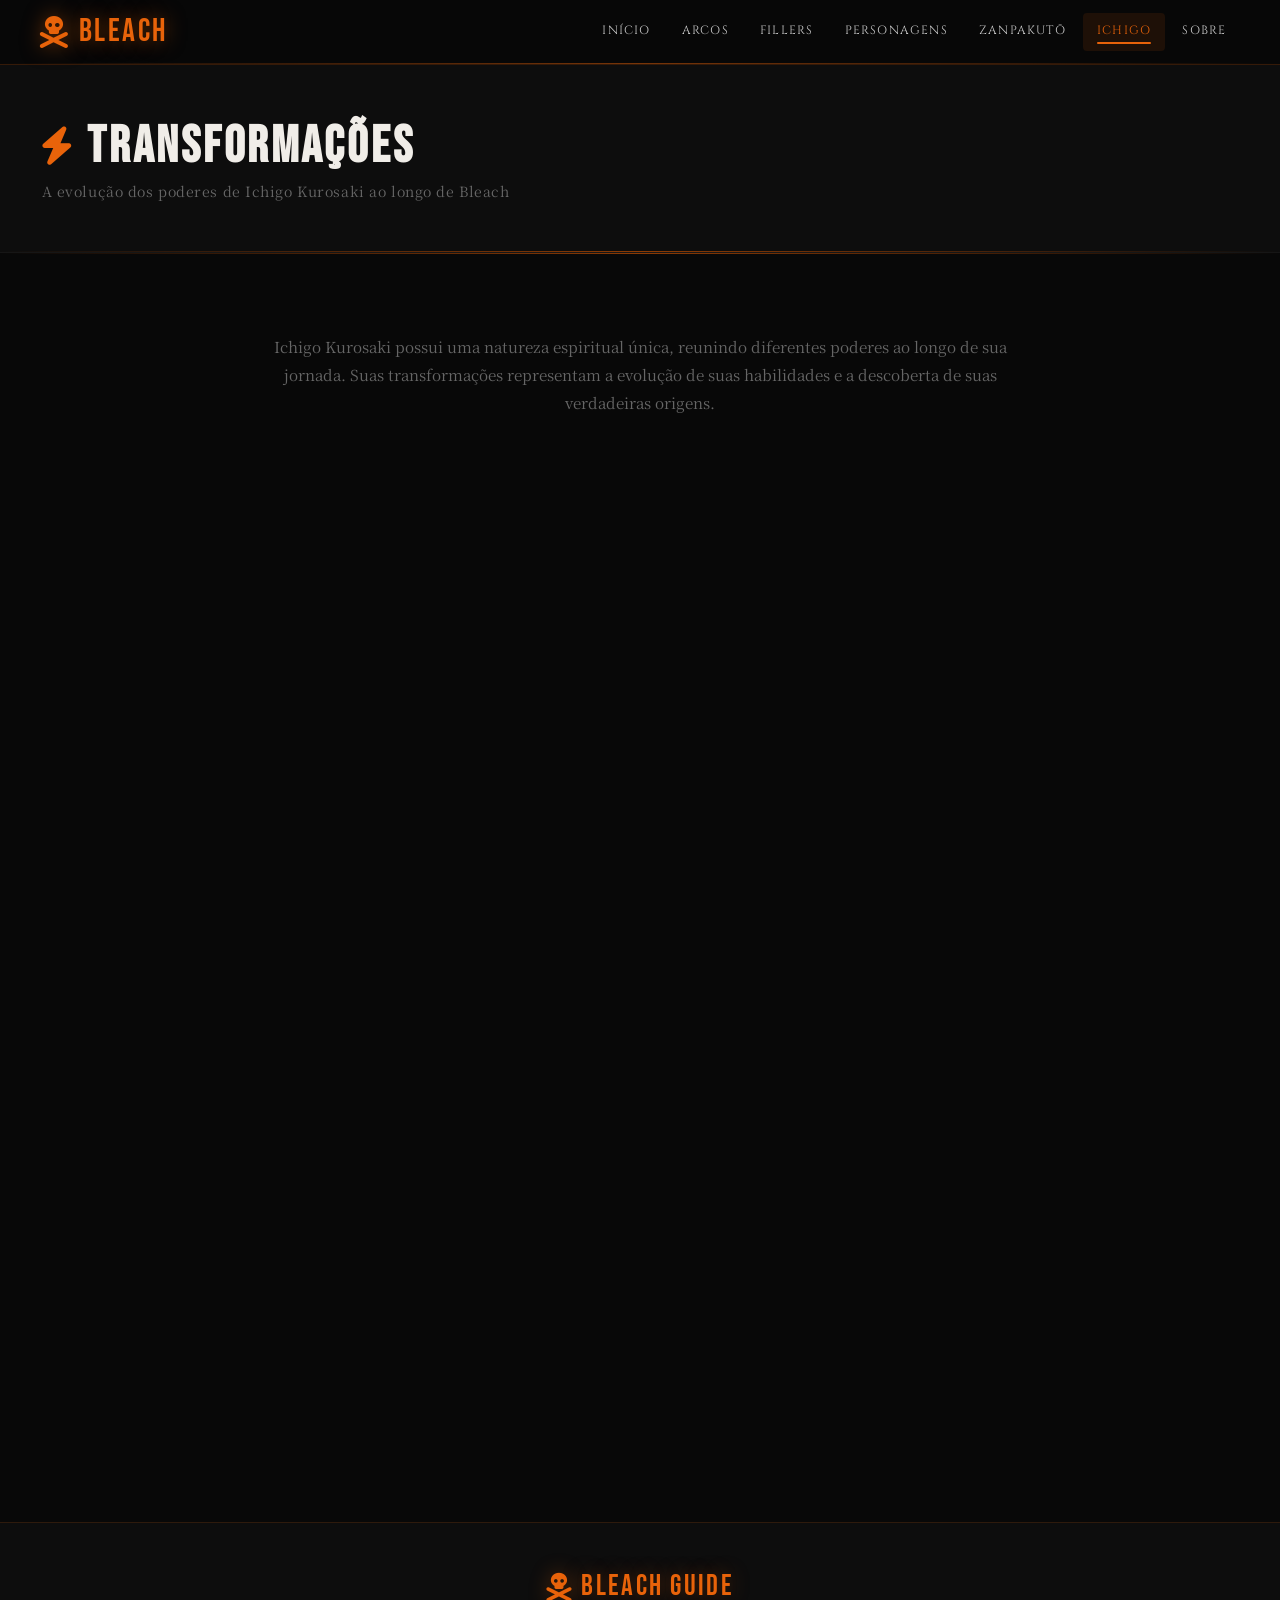
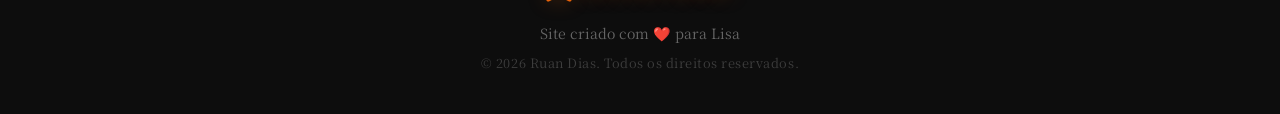
==== pages/ichigo.html @ 578eb46a "feat: remake do guia de Bleach" ====
<!DOCTYPE html>
<html lang="pt-br">

<head>
    <meta charset="UTF-8">
    <meta name="viewport" content="width=device-width, initial-scale=1.0, viewport-fit=cover">

    <title>Transformações — Bleach Guide</title>

    <link rel="stylesheet" href="../css/style.css">
    <link rel="stylesheet" href="../css/responsive.css">
    <link rel="stylesheet" href="../css/transformacoes.css">
    <link rel="stylesheet" href="../css/hub.css">
    <link rel="preconnect" href="https://fonts.googleapis.com">
    <link rel="preconnect" href="https://fonts.gstatic.com" crossorigin>
    <link href="https://fonts.googleapis.com/css2?family=Cinzel:wght@400;600;900&family=Noto+Serif+JP:wght@300;400;700&family=Bebas+Neue&display=swap" rel="stylesheet">
    <link rel="stylesheet" href="https://cdnjs.cloudflare.com/ajax/libs/font-awesome/6.4.0/css/all.min.css">
    <link rel="icon" type="image/png" href="../images/icon.png">
</head>

<body>

    <!-- Header -->
    <div id="site-header"></div>


    <!-- Hero -->
    <div class="page-hero">
        <div class="container">

            <h1 class="page-hero-title">
                <i class="fas fa-bolt"></i>
                Transformações
            </h1>

            <p class="page-hero-sub">
                A evolução dos poderes de Ichigo Kurosaki ao longo de Bleach
            </p>

        </div>
    </div>


    <!-- Conteúdo -->
    <section class="transformations-section">

        <div class="container">

            <div class="transformations-content">

                <!-- Introdução -->
                <div class="transformations-intro reveal">

                    <p>
                        Ichigo Kurosaki possui uma natureza espiritual única,
                        reunindo diferentes poderes ao longo de sua jornada.
                        Suas transformações representam a evolução de suas
                        habilidades e a descoberta de suas verdadeiras origens.
                    </p>

                </div>


                <!-- Lista de transformações -->
                <div class="transformations-list">


                    <!-- =====================================================
                         01 — SHINIGAMI
                    ====================================================== -->
                    <div class="transformation-card"
                         data-transformation="shinigami">

                        <div class="transformation-header">

                            <span class="transformation-num">01</span>

                            <div class="transformation-header-text">

                                <h3 class="transformation-name">
                                    Shinigami Substituto
                                </h3>

                                <span class="transformation-type">
                                    <i class="fas fa-skull-crossbones"></i>
                                    Poderes Shinigami
                                </span>

                            </div>

                            <i class="fas fa-chevron-down transformation-chevron"></i>

                        </div>
                        <div class="transformation-panel">

                            <div class="transformation-panel-inner">

                                <div class="transformation-img-banner">

                                    <img
                                        src="../images/transformations/ichigo-substituto.webp"
                                        alt="Ichigo em sua forma Shinigami">
                                    
                                </div>


                                <div class="transformation-body">

                                    <p class="transformation-desc">
                                        Primeira manifestação dos poderes espirituais
                                        de Ichigo após receber os poderes de Rukia.
                                    </p>


                                    <div class="transformation-info">

                                        <div class="transformation-info-item">
                                            <span class="info-label">Primeira aparição</span>
                                            <span class="info-value">Episódio 1</span>
                                        </div>

                                        <div class="transformation-info-item">
                                            <span class="info-label">Origem</span>
                                            <span class="info-value">Rukia Kuchiki</span>
                                        </div>

                                    </div>


                                    <div class="transformation-bottom">

                                        <div class="transformation-img-thumb">

                                            <img
                                                src="../images/transformations/ichigo-shinigami-2.jpg"
                                                alt="Ichigo Shinigami">

                                        </div>


                                        <div class="transformation-features">

                                            <p class="transformation-features-label">
                                                Características
                                            </p>

                                            <ul>
                                                <li>Grande força física</li>
                                                <li>Alta velocidade</li>
                                                <li>Uso de Zanpakutō</li>
                                                <li>Capacidade de utilizar Shunpo</li>
                                            </ul>

                                        </div>

                                    </div>

                                </div>

                            </div>

                        </div>

                    </div>


                    <!-- =====================================================
                         02 — BANKAI
                    ====================================================== -->
                    <div class="transformation-card"
                         data-transformation="bankai">

                        <div class="transformation-header">

                            <span class="transformation-num">02</span>

                            <div class="transformation-header-text">

                                <h3 class="transformation-name">
                                    Tensa Zangetsu
                                </h3>

                                <span class="transformation-type">
                                    <i class="fas fa-fire"></i>
                                    Bankai
                                </span>

                            </div>

                            <i class="fas fa-chevron-down transformation-chevron"></i>

                        </div>


                        <div class="transformation-panel">

                            <div class="transformation-panel-inner">

                                <div class="transformation-img-banner">

                                    <img
                                        src="../images/transformations/tensa-zangetsu.jpg"
                                        alt="Ichigo utilizando Tensa Zangetsu">

                                </div>


                                <div class="transformation-body">

                                    <p class="transformation-desc">
                                        O Bankai de Ichigo concentra o enorme poder
                                        de sua Zanpakutō em uma forma compacta,
                                        aumentando drasticamente sua velocidade
                                        e poder de combate.
                                    </p>


                                    <div class="transformation-info">

                                        <div class="transformation-info-item">
                                            <span class="info-label">Forma</span>
                                            <span class="info-value">Bankai</span>
                                        </div>

                                        <div class="transformation-info-item">
                                            <span class="info-label">Zanpakutō</span>
                                            <span class="info-value">Tensa Zangetsu</span>
                                        </div>

                                    </div>


                                    <div class="transformation-bottom">

                                        <div class="transformation-img-thumb">

                                            <img
                                                src="../images/transformations/tensa-zangetsu-2.jpg"
                                                alt="Tensa Zangetsu">

                                        </div>


                                        <div class="transformation-features">

                                            <p class="transformation-features-label">
                                                Características
                                            </p>

                                            <ul>
                                                <li>Velocidade extremamente elevada</li>
                                                <li>Grande aumento de força</li>
                                                <li>Getsuga Tenshō aprimorado</li>
                                                <li>Amplificação das habilidades Shinigami</li>
                                            </ul>

                                        </div>

                                    </div>

                                </div>

                            </div>

                        </div>

                    </div>


                    <!-- =====================================================
                         03 — MÁSCARA HOLLOW
                    ====================================================== -->
                    <div class="transformation-card"
                         data-transformation="hollow-mask">

                        <div class="transformation-header">

                            <span class="transformation-num">03</span>

                            <div class="transformation-header-text">

                                <h3 class="transformation-name">
                                    Máscara Hollow
                                </h3>

                                <span class="transformation-type">
                                    <i class="fas fa-mask-face"></i>
                                    Hollowfication
                                </span>

                            </div>

                            <i class="fas fa-chevron-down transformation-chevron"></i>

                        </div>


                        <div class="transformation-panel">

                            <div class="transformation-panel-inner">

                                <div class="transformation-img-banner">

                                    <img
                                        src="../images/transformations/hollow-mask.jpg"
                                        alt="Ichigo utilizando a Máscara Hollow">

                                </div>


                                <div class="transformation-body">

                                    <p class="transformation-desc">
                                        Ichigo manifesta sua máscara Hollow,
                                        aumentando temporariamente suas capacidades
                                        físicas e seu poder espiritual.
                                    </p>


                                    <div class="transformation-info">

                                        <div class="transformation-info-item">
                                            <span class="info-label">Origem</span>
                                            <span class="info-value">Poder Hollow</span>
                                        </div>

                                        <div class="transformation-info-item">
                                            <span class="info-label">Uso</span>
                                            <span class="info-value">Temporário</span>
                                        </div>

                                    </div>


                                    <div class="transformation-bottom">

                                        <div class="transformation-img-thumb">

                                            <img
                                                src="../images/transformations/hollow-mask-2.jpg"
                                                alt="Máscara Hollow de Ichigo">

                                        </div>


                                        <div class="transformation-features">

                                            <p class="transformation-features-label">
                                                Características
                                            </p>

                                            <ul>
                                                <li>Aumento de força</li>
                                                <li>Aumento de velocidade</li>
                                                <li>Amplificação do Reiatsu</li>
                                                <li>Getsuga Tenshō mais poderoso</li>
                                            </ul>

                                        </div>

                                    </div>

                                </div>

                            </div>

                        </div>

                    </div>


                    <!-- =====================================================
                         04 — VASTO LORDE
                    ====================================================== -->
                    <div class="transformation-card"
                         data-transformation="vastolorde">

                        <div class="transformation-header">

                            <span class="transformation-num">04</span>

                            <div class="transformation-header-text">

                                <h3 class="transformation-name">
                                    Forma Hollow Completa
                                </h3>

                                <span class="transformation-type">
                                    <i class="fas fa-skull"></i>
                                    Hollow
                                </span>

                            </div>

                            <i class="fas fa-chevron-down transformation-chevron"></i>

                        </div>


                        <div class="transformation-panel">

                            <div class="transformation-panel-inner">

                                <div class="transformation-img-banner">

                                    <img
                                        src="../images/transformations/vastolorde.jpg"
                                        alt="Ichigo em sua forma Hollow completa">

                                </div>


                                <div class="transformation-body">

                                    <p class="transformation-desc">
                                        Uma manifestação extrema dos poderes Hollow
                                        de Ichigo, revelada durante sua batalha contra
                                        Ulquiorra em Hueco Mundo.
                                    </p>


                                    <div class="transformation-info">

                                        <div class="transformation-info-item">
                                            <span class="info-label">Local</span>
                                            <span class="info-value">Hueco Mundo</span>
                                        </div>

                                        <div class="transformation-info-item">
                                            <span class="info-label">Oponente</span>
                                            <span class="info-value">Ulquiorra Cifer</span>
                                        </div>

                                    </div>


                                    <div class="transformation-bottom">

                                        <div class="transformation-img-thumb">

                                            <img
                                                src="../images/transformations/vastolorde-2.jpg"
                                                alt="Forma Hollow completa">

                                        </div>


                                        <div class="transformation-features">

                                            <p class="transformation-features-label">
                                                Características
                                            </p>

                                            <ul>
                                                <li>Força física extrema</li>
                                                <li>Velocidade elevada</li>
                                                <li>Regeneração</li>
                                                <li>Cero</li>
                                                <li>Grande poder destrutivo</li>
                                            </ul>

                                        </div>

                                    </div>

                                </div>

                            </div>

                        </div>

                    </div>


                    <!-- =====================================================
                         05 — FULLBRING
                    ====================================================== -->
                    <div class="transformation-card"
                         data-transformation="fullbring">

                        <div class="transformation-header">

                            <span class="transformation-num">05</span>

                            <div class="transformation-header-text">

                                <h3 class="transformation-name">
                                    Fullbring
                                </h3>

                                <span class="transformation-type">
                                    <i class="fas fa-bolt"></i>
                                    Fullbringer
                                </span>

                            </div>

                            <i class="fas fa-chevron-down transformation-chevron"></i>

                        </div>


                        <div class="transformation-panel">

                            <div class="transformation-panel-inner">

                                <div class="transformation-img-banner">

                                    <img
                                        src="../images/transformations/fullbring.jpg"
                                        alt="Ichigo Fullbring">

                                </div>


                                <div class="transformation-body">

                                    <p class="transformation-desc">
                                        Após perder seus poderes de Shinigami,
                                        Ichigo desenvolve habilidades de Fullbring
                                        através de seu Fullbring associado ao distintivo
                                        de Shinigami Substituto.
                                    </p>


                                    <div class="transformation-info">

                                        <div class="transformation-info-item">
                                            <span class="info-label">Arco</span>
                                            <span class="info-value">Fullbring</span>
                                        </div>

                                        <div class="transformation-info-item">
                                            <span class="info-label">Poder</span>
                                            <span class="info-value">Fullbring</span>
                                        </div>

                                    </div>


                                    <div class="transformation-bottom">

                                        <div class="transformation-img-thumb">

                                            <img
                                                src="../images/transformations/fullbring-2.jpg"
                                                alt="Fullbring de Ichigo">

                                        </div>


                                        <div class="transformation-features">

                                            <p class="transformation-features-label">
                                                Características
                                            </p>

                                            <ul>
                                                <li>Manipulação de almas</li>
                                                <li>Aumento de velocidade</li>
                                                <li>Aumento de força</li>
                                                <li>Reforço do corpo espiritual</li>
                                            </ul>

                                        </div>

                                    </div>

                                </div>

                            </div>

                        </div>

                    </div>


                    <!-- =====================================================
                         06 — FULLBRING SHINIGAMI
                    ====================================================== -->
                    <div class="transformation-card"
                         data-transformation="fullbring-shinigami">

                        <div class="transformation-header">

                            <span class="transformation-num">06</span>

                            <div class="transformation-header-text">

                                <h3 class="transformation-name">
                                    Fullbring Shinigami
                                </h3>

                                <span class="transformation-type">
                                    <i class="fas fa-yin-yang"></i>
                                    Shinigami + Fullbring
                                </span>

                            </div>

                            <i class="fas fa-chevron-down transformation-chevron"></i>

                        </div>


                        <div class="transformation-panel">

                            <div class="transformation-panel-inner">

                                <div class="transformation-img-banner">

                                    <img
                                        src="../images/transformations/fullbring-shinigami.jpg"
                                        alt="Ichigo Fullbring Shinigami">

                                </div>


                                <div class="transformation-body">

                                    <p class="transformation-desc">
                                        Após recuperar seus poderes de Shinigami,
                                        Ichigo combina sua experiência com Fullbring
                                        com suas habilidades espirituais.
                                    </p>


                                    <div class="transformation-info">

                                        <div class="transformation-info-item">
                                            <span class="info-label">Arco</span>
                                            <span class="info-value">Agente Perdido</span>
                                        </div>

                                        <div class="transformation-info-item">
                                            <span class="info-label">Poderes</span>
                                            <span class="info-value">Shinigami + Fullbring</span>
                                        </div>

                                    </div>

                                </div>

                            </div>

                        </div>

                    </div>


                    <!-- =====================================================
                         07 — TRUE SHIKAI
                    ====================================================== -->
                    <div class="transformation-card"
                         data-transformation="true-shikai">

                        <div class="transformation-header">

                            <span class="transformation-num">07</span>

                            <div class="transformation-header-text">

                                <h3 class="transformation-name">
                                    True Shikai
                                </h3>

                                <span class="transformation-type">
                                    <i class="fas fa-khanda"></i>
                                    Zangetsu
                                </span>

                            </div>

                            <i class="fas fa-chevron-down transformation-chevron"></i>

                        </div>


                        <div class="transformation-panel">

                            <div class="transformation-panel-inner">

                                <div class="transformation-img-banner">

                                    <img
                                        src="../images/transformations/true-shikai.jpg"
                                        alt="True Shikai de Ichigo">

                                </div>


                                <div class="transformation-body">

                                    <p class="transformation-desc">
                                        Após compreender a verdadeira natureza de
                                        seus poderes, Ichigo desperta sua verdadeira
                                        Zanpakutō.
                                    </p>


                                    <div class="transformation-info">

                                        <div class="transformation-info-item">
                                            <span class="info-label">Zanpakutō</span>
                                            <span class="info-value">Zangetsu</span>
                                        </div>

                                        <div class="transformation-info-item">
                                            <span class="info-label">Arco</span>
                                            <span class="info-value">Guerra Sangrenta dos Mil Anos</span>
                                        </div>

                                    </div>

                                </div>

                            </div>

                        </div>

                    </div>


                    <!-- =====================================================
                         08 — TRUE BANKAI
                    ====================================================== -->
                    <div class="transformation-card"
                         data-transformation="true-bankai">

                        <div class="transformation-header">

                            <span class="transformation-num">08</span>

                            <div class="transformation-header-text">

                                <h3 class="transformation-name">
                                    True Bankai
                                </h3>

                                <span class="transformation-type">
                                    <i class="fas fa-fire-flame-curved"></i>
                                    Bankai
                                </span>

                            </div>

                            <i class="fas fa-chevron-down transformation-chevron"></i>

                        </div>


                        <div class="transformation-panel">

                            <div class="transformation-panel-inner">

                                <div class="transformation-img-banner">

                                    <img
                                        src="../images/transformations/true-bankai.jpg"
                                        alt="True Bankai de Ichigo">

                                </div>


                                <div class="transformation-body">

                                    <p class="transformation-desc">
                                        A verdadeira forma do Bankai de Ichigo,
                                        manifestando completamente a natureza de
                                        seus poderes híbridos.
                                    </p>


                                    <div class="transformation-info">

                                        <div class="transformation-info-item">
                                            <span class="info-label">Zanpakutō</span>
                                            <span class="info-value">Tensa Zangetsu</span>
                                        </div>

                                        <div class="transformation-info-item">
                                            <span class="info-label">Arco</span>
                                            <span class="info-value">TYBW</span>
                                        </div>

                                    </div>

                                </div>

                            </div>

                        </div>

                    </div>


                    <!-- =====================================================
                         09 — HORN OF SALVATION
                    ====================================================== -->
                    <div class="transformation-card"
                         data-transformation="horn-of-salvation">

                        <div class="transformation-header">

                            <span class="transformation-num">09</span>

                            <div class="transformation-header-text">

                                <h3 class="transformation-name">
                                    Horn of Salvation
                                </h3>

                                <span class="transformation-type">
                                    <i class="fas fa-hornbill"></i>
                                    Poder Hollow
                                </span>

                            </div>

                            <i class="fas fa-chevron-down transformation-chevron"></i>

                        </div>


                        <div class="transformation-panel">

                            <div class="transformation-panel-inner">

                                <div class="transformation-img-banner">

                                    <img
                                        src="../images/transformations/horn-of-salvation.jpg"
                                        alt="Ichigo Horn of Salvation">

                                </div>


                                <div class="transformation-body">

                                    <p class="transformation-desc">
                                        Ichigo manifesta novamente seus poderes
                                        Hollow, combinando-os com sua forma Shinigami
                                        para enfrentar ameaças de nível extremo.
                                    </p>


                                    <div class="transformation-info">

                                        <div class="transformation-info-item">
                                            <span class="info-label">Poder principal</span>
                                            <span class="info-value">Hollow</span>
                                        </div>

                                        <div class="transformation-info-item">
                                            <span class="info-label">Arco</span>
                                            <span class="info-value">Guerra Sangrenta dos Mil Anos</span>
                                        </div>

                                    </div>

                                </div>

                            </div>

                        </div>

                    </div>


                </div>
                <!-- /transformations-list -->

            </div>

        </div>

    </section>


    <!-- Footer -->
    <div id="site-footer"></div>


    <script src="../js/components.js"></script>
    <script src="../js/script.js"></script>

</body>
</html>
---- css/style.css ----
/* ============================================
   BLEACH GUIDE — style.css
   ============================================ */

@import url('https://fonts.googleapis.com/css2?family=Cinzel:wght@400;600;900&family=Noto+Serif+JP:wght@300;400;700&family=Bebas+Neue&display=swap');

*, *::before, *::after { margin: 0; padding: 0; box-sizing: border-box; }

:root {
    --black:        #080808;
    --void:         #0d0d0d;
    --charcoal:     #141414;
    --ink:          #1c1c1c;
    --ash:          #2a2a2a;
    --smoke:        #3d3d3d;
    --mist:         #666;
    --silver:       #999;
    --pale:         #ccc;
    --white:        #f0ede8;
    --orange:       #e8630a;
    --orange-glow:  #ff7a1a;
    --orange-dim:   #8b3a04;
    --orange-pale:  rgba(232,99,10,0.12);
    --gold-light:   #d4a017;
    --font-display: 'Cinzel', serif;
    --font-body:    'Noto Serif JP', serif;
    --font-impact:  'Bebas Neue', cursive;
    --radius-sm:    4px;
    --radius-md:    8px;
    --radius-lg:    16px;
    --shadow-card:  0 8px 32px rgba(0,0,0,0.6);
    --shadow-glow:  0 0 24px rgba(232,99,10,0.25);
    --transition:   0.35s cubic-bezier(0.4,0,0.2,1);
}

html { scroll-behavior: smooth; }

body {
    font-family: var(--font-body);
    background-color: var(--black);
    color: var(--white);
    line-height: 1.7;
    overflow-x: hidden;
}

.container {
    width: 100%;
    max-width: 1280px;
    padding: 0 1.25rem;
    margin: 0 auto;
}

/* ── HEADER ── */
.header {
    position: sticky;
    top: 0;
    z-index: 1000;
    background: rgba(8,8,8,0.92);
    backdrop-filter: blur(20px);
    -webkit-backdrop-filter: blur(20px);
    border-bottom: 1px solid rgba(232,99,10,0.2);
}

.header::after {
    content: '';
    position: absolute;
    bottom: 0; left: 0; right: 0;
    height: 1px;
    background: linear-gradient(90deg, transparent, var(--orange), transparent);
    opacity: 0.5;
}

.header .container {
    display: flex;
    justify-content: space-between;
    align-items: center;
    height: 64px;
}

.logo {
    font-family: var(--font-impact);
    font-size: 2rem;
    letter-spacing: 0.08em;
    color: var(--orange);
    display: flex;
    align-items: center;
    gap: 0.5rem;
    text-shadow: 0 0 20px rgba(232,99,10,0.5);
    text-decoration: none;
    user-select: none;
}

.nav-toggle {
    background: transparent;
    border: 1px solid var(--smoke);
    color: var(--pale);
    font-size: 1.1rem;
    width: 40px; height: 40px;
    border-radius: var(--radius-sm);
    cursor: pointer;
    display: flex;
    align-items: center;
    justify-content: center;
    transition: var(--transition);
}

.nav-toggle:hover { border-color: var(--orange); color: var(--orange); }

.nav-menu {
    position: fixed;
    top: 64px; left: -100%;
    width: 100%;
    background: rgba(8,8,8,0.98);
    padding: 1.5rem 1.25rem;
    transition: left 0.4s cubic-bezier(0.4,0,0.2,1);
    list-style: none;
    border-bottom: 1px solid rgba(232,99,10,0.15);
}

.nav-menu.active { left: 0; }

.nav-link {
    display: block;
    padding: 0.9rem 0;
    color: var(--pale);
    text-decoration: none;
    font-family: var(--font-display);
    font-size: 0.85rem;
    letter-spacing: 0.1em;
    text-transform: uppercase;
    border-bottom: 1px solid rgba(255,255,255,0.06);
    transition: var(--transition);
}

.nav-link:hover { color: var(--orange); padding-left: 0.5rem; }

/* ── HERO (index) ── */
.hero {
    min-height: 70vh;
    display: flex;
    align-items: center;
    position: relative;
    overflow: hidden;
    padding: 4rem 0;
    background: var(--void);
}

.hero::after {
    content: '死';
    position: absolute;
    right: 5%; top: 50%;
    transform: translateY(-50%);
    font-size: clamp(12rem,25vw,22rem);
    font-family: var(--font-body);
    font-weight: 700;
    color: rgba(255,255,255,0.015);
    pointer-events: none;
    line-height: 1;
    z-index: 0;
}

.hero .container {
    display: flex;
    flex-direction: column;
    gap: 2.5rem;
    position: relative;
    z-index: 1;
}

.hero-content { max-width: 600px; }

.hero-title {
    font-family: var(--font-impact);
    font-size: clamp(2.8rem,8vw,5.5rem);
    letter-spacing: 0.04em;
    line-height: 0.95;
    color: var(--white);
    margin-bottom: 1.5rem;
    animation: slideUp 0.8s ease both;
}

.hero-title span { display: block; color: var(--orange); text-shadow: 0 0 40px rgba(232,99,10,0.4); }

.hero-text {
    font-size: 1rem;
    color: var(--silver);
    margin-bottom: 2rem;
    line-height: 1.8;
    max-width: 480px;
    animation: slideUp 0.8s 0.15s ease both;
}

.btn-hero {
    display: inline-flex;
    align-items: center;
    gap: 0.6rem;
    background: var(--orange);
    color: var(--black);
    padding: 0.85rem 2rem;
    border-radius: var(--radius-sm);
    text-decoration: none;
    font-family: var(--font-display);
    font-size: 0.8rem;
    font-weight: 600;
    letter-spacing: 0.12em;
    text-transform: uppercase;
    transition: var(--transition);
    animation: slideUp 0.8s 0.3s ease both;
}

.btn-hero:hover { background: var(--orange-glow); transform: translateY(-3px); box-shadow: 0 8px 24px rgba(232,99,10,0.4); }

.hero-image {
    width: 100%;
    max-width: 540px;
    border-radius: var(--radius-md);
    overflow: hidden;
    box-shadow: var(--shadow-card), var(--shadow-glow);
    border: 1px solid rgba(232,99,10,0.15);
    animation: fadeIn 1s 0.2s ease both;
}

.hero-image::after {
    content: '';
    position: absolute;
    inset: 0;
    background: linear-gradient(to top, rgba(8,8,8,0.6) 0%, transparent 50%);
    pointer-events: none;
}

.hero-img { width: 100%; height: 340px; object-fit: cover; display: block; transition: transform 0.6s ease; }
.hero-image:hover .hero-img { transform: scale(1.03); }

/* ── SECTION COMMONS ── */
.section-title {
    font-family: var(--font-impact);
    font-size: clamp(2rem,5vw,3rem);
    letter-spacing: 0.06em;
    text-align: center;
    color: var(--white);
    margin-bottom: 0.4rem;
    position: relative;
}

.section-title::after {
    content: '';
    display: block;
    width: 60px; height: 3px;
    background: var(--orange);
    margin: 0.6rem auto 0;
    border-radius: 2px;
    box-shadow: 0 0 12px rgba(232,99,10,0.5);
}

.section-subtitle {
    text-align: center;
    color: var(--mist);
    font-size: 0.9rem;
    letter-spacing: 0.04em;
    margin-bottom: 3rem;
}

/* ── ARCS SECTION ── */
.arcs-section {
    padding: 5rem 0 6rem;
    background: var(--black);
    position: relative;
}

.arcs-section::before {
    content: '';
    position: absolute;
    top: 0; left: 0; right: 0;
    height: 1px;
    background: linear-gradient(90deg, transparent, var(--orange-dim), transparent);
}

.arcs-timeline {
    position: relative;
    display: flex;
    flex-direction: column;
    gap: 0;
}

.arcs-timeline::before {
    content: '';
    position: absolute;
    top: 0; bottom: 0;
    left: 28px;
    width: 1px;
    background: linear-gradient(to bottom, transparent 0%, var(--orange-dim) 8%, var(--smoke) 40%, var(--orange-dim) 92%, transparent 100%);
    z-index: 0;
}

.arc-row {
    display: grid;
    grid-template-columns: 56px 1fr;
    gap: 0 1.5rem;
    position: relative;
    cursor: pointer;
}

.arc-row.coming-soon { cursor: default; }

.arc-node {
    display: flex;
    flex-direction: column;
    align-items: center;
    position: relative;
    z-index: 1;
    padding-top: 0.25rem;
}

.arc-node-number {
    width: 56px; height: 56px;
    border-radius: 50%;
    background: var(--charcoal);
    border: 1px solid var(--smoke);
    display: flex;
    align-items: center;
    justify-content: center;
    font-family: var(--font-impact);
    font-size: 1.3rem;
    letter-spacing: 0.04em;
    color: var(--mist);
    transition: all 0.4s cubic-bezier(0.4,0,0.2,1);
    position: relative;
    flex-shrink: 0;
}

.arc-node-number::before {
    content: '';
    position: absolute;
    inset: -5px;
    border-radius: 50%;
    border: 1px solid transparent;
    transition: border-color 0.4s ease, transform 0.4s ease;
    transform: scale(0.85);
}

.arc-row:not(.coming-soon):hover .arc-node-number,
.arc-row.arc-open .arc-node-number {
    background: var(--orange);
    border-color: var(--orange);
    color: var(--black);
    box-shadow: 0 0 20px rgba(232,99,10,0.35);
}

.arc-row.arc-open .arc-node-number::before {
    border-color: rgba(232,99,10,0.3);
    transform: scale(1);
}

.arc-node-line { width: 1px; flex: 1; min-height: 1rem; background: transparent; }

.arc-card {
    background: var(--charcoal);
    border: 1px solid rgba(255,255,255,0.06);
    border-radius: var(--radius-md);
    overflow: hidden;
    margin-bottom: 1.25rem;
    transition: border-color 0.4s ease, box-shadow 0.4s ease;
    position: relative;
}

.arc-row:not(.coming-soon):hover .arc-card { border-color: rgba(232,99,10,0.2); }
.arc-row.arc-open .arc-card { border-color: rgba(232,99,10,0.4); box-shadow: 0 0 32px rgba(232,99,10,0.08); }
.arc-row.coming-soon .arc-card { opacity: 0.55; filter: grayscale(50%); }

.arc-card-header {
    display: grid;
    grid-template-columns: 100px 1fr auto;
    align-items: center;
    gap: 1rem;
    padding: 0;
    min-height: 80px;
}

.arc-thumb { height: 80px; overflow: hidden; border-radius: var(--radius-sm) 0 0 var(--radius-sm); flex-shrink: 0; }

.arc-thumb-img { width: 100%; height: 100%; object-fit: cover; transition: transform 0.5s ease; display: block; }
.arc-row:not(.coming-soon):hover .arc-thumb-img,
.arc-row.arc-open .arc-thumb-img { transform: scale(1.08); }

.arc-header-text { padding: 0.75rem 0; min-width: 0; }

.arc-title {
    font-family: var(--font-impact);
    font-size: 1.3rem;
    letter-spacing: 0.05em;
    color: var(--white);
    line-height: 1.1;
    margin-bottom: 0.3rem;
    white-space: nowrap;
    overflow: hidden;
    text-overflow: ellipsis;
}

.arc-description { color: var(--silver); font-size: 0.8rem; line-height: 1.5; display: -webkit-box; -webkit-line-clamp: 2; line-clamp: 2; -webkit-box-orient: vertical; overflow: hidden; }

.arc-chevron { padding-right: 1.25rem; color: var(--smoke); font-size: 0.9rem; transition: transform 0.4s ease, color 0.3s ease; flex-shrink: 0; }
.arc-row.arc-open .arc-chevron { transform: rotate(180deg); color: var(--orange); }
.arc-row:not(.coming-soon):hover .arc-chevron { color: var(--orange); }
.arc-row.coming-soon .arc-chevron { display: none; }

.arc-panel { max-height: 0; overflow: hidden; transition: max-height 0.55s cubic-bezier(0.4,0,0.2,1); }
.arc-row.arc-open .arc-panel { max-height: 600px; }

.arc-panel-inner {
    display: grid;
    grid-template-columns: 1fr;
    gap: 0;
    border-top: 1px solid rgba(255,255,255,0.06);
}

.arc-panel-image { position: relative; height: 180px; overflow: hidden; }
.arc-panel-img { width: 100%; height: 100%; object-fit: cover; display: block; transition: transform 0.6s ease; }
.arc-row.arc-open .arc-panel-img { transform: scale(1.04); }
.arc-panel-image::after { content: ''; position: absolute; inset: 0; background: linear-gradient(to bottom, transparent 30%, var(--charcoal) 100%); pointer-events: none; }

.arc-events { padding: 1.25rem 1.5rem 1.5rem; }
.arc-events-label { font-family: var(--font-display); font-size: 0.68rem; letter-spacing: 0.18em; text-transform: uppercase; color: var(--orange); margin-bottom: 1rem; }

.arc-events ul { list-style: none; padding: 0; display: flex; flex-direction: column; gap: 0.6rem; }
.arc-events li { display: flex; align-items: baseline; gap: 0.75rem; font-size: 0.875rem; color: var(--pale); animation: slideInLeft 0.35s ease both; }
.arc-row.arc-open .arc-events li:nth-child(1) { animation-delay: 0.1s; }
.arc-row.arc-open .arc-events li:nth-child(2) { animation-delay: 0.18s; }
.arc-row.arc-open .arc-events li:nth-child(3) { animation-delay: 0.26s; }
.arc-row.arc-open .arc-events li:nth-child(4) { animation-delay: 0.34s; }
.arc-row.arc-open .arc-events li:nth-child(5) { animation-delay: 0.42s; }
.arc-events li::before { content: ''; display: inline-block; width: 5px; height: 5px; border-radius: 50%; background: var(--orange); flex-shrink: 0; margin-top: 0.45em; }

.coming-soon-message { display: flex; align-items: center; gap: 1rem; padding: 0 1.5rem 0 0; }
.coming-soon-message i { font-size: 1.2rem; color: var(--orange-dim); }
.coming-soon-message h4 { font-family: var(--font-display); font-size: 0.75rem; letter-spacing: 0.1em; color: var(--mist); margin-bottom: 0.1rem; }
.coming-soon-message p { color: var(--smoke); font-size: 0.75rem; }

.arc-toggle { display: none; }

/* ── CHARACTERS ── */
.characters-section { padding: 3rem 0 5rem; background: var(--void); position: relative; }
.characters-section::before { content: ''; position: absolute; top: 0; left: 0; right: 0; height: 1px; background: linear-gradient(90deg, transparent, var(--orange-dim), transparent); }

.tabs-container { border-radius: var(--radius-md); overflow: hidden; border: 1px solid rgba(255,255,255,0.06); }
.tabs-header { display: flex; flex-wrap: wrap; background: var(--ink); border-bottom: 1px solid rgba(232,99,10,0.2); }

.tab-button {
    flex: 1 1 auto;
    min-width: 110px;
    background: transparent;
    border: none;
    border-right: 1px solid rgba(255,255,255,0.05);
    color: var(--mist);
    padding: 1rem 0.75rem;
    cursor: pointer;
    font-family: var(--font-display);
    font-size: 0.72rem;
    letter-spacing: 0.1em;
    text-transform: uppercase;
    display: flex;
    align-items: center;
    justify-content: center;
    gap: 0.45rem;
    transition: var(--transition);
    position: relative;
}

.tab-button i { font-size: 1rem; }

.tab-button::after { content: ''; position: absolute; bottom: 0; left: 50%; right: 50%; height: 2px; background: var(--orange); transition: left 0.3s ease, right 0.3s ease; }
.tab-button:hover { color: var(--pale); background: rgba(255,255,255,0.03); }
.tab-button.active { color: var(--orange); background: rgba(232,99,10,0.06); }
.tab-button.active::after { left: 0; right: 0; }

.tabs-content { padding: 2.5rem 1.5rem; background: var(--charcoal); }
.tab-pane { display: none; }
.tab-pane.active { display: block; animation: fadeInUp 0.45s ease both; }

.group-title { font-family: var(--font-impact); font-size: 1.8rem; letter-spacing: 0.05em; color: var(--white); margin-bottom: 1.5rem; display: flex; align-items: center; gap: 0.75rem; padding-bottom: 0.75rem; border-bottom: 1px solid rgba(255,255,255,0.08); }
.group-title i { color: var(--orange); font-size: 1.4rem; }

.division-subgroup { margin-top: 2.5rem; padding-top: 1.5rem; border-top: 1px solid rgba(255,255,255,0.05); }
.division-subgroup:first-of-type { margin-top: 0; padding-top: 0; border-top: none; }

.division-title { font-family: var(--font-display); font-size: 0.8rem; letter-spacing: 0.15em; text-transform: uppercase; color: var(--orange); margin-bottom: 1.25rem; display: flex; align-items: center; gap: 0.75rem; }
.division-title::before { content: ''; display: inline-block; width: 20px; height: 1px; background: var(--orange); flex-shrink: 0; }
.division-title::after { content: ''; flex: 1; height: 1px; background: rgba(255,255,255,0.06); }

.characters-grid { display: grid; grid-template-columns: 1fr; gap: 1.25rem; }

.character-card {
    background: var(--ink);
    border: 1px solid rgba(255,255,255,0.06);
    border-radius: var(--radius-md);
    overflow: hidden;
    box-shadow: 0 4px 16px rgba(0,0,0,0.4);
    transition: transform var(--transition), border-color var(--transition), box-shadow var(--transition);
    position: relative;
    padding-bottom: 0;
    cursor: pointer;
    user-select: none;
}

.character-card:hover { transform: translateY(-4px); border-color: rgba(232,99,10,0.25); box-shadow: 0 8px 24px rgba(0,0,0,0.5), 0 0 16px rgba(232,99,10,0.08); }
.character-card.expanded { border-color: rgba(232,99,10,0.35); }

.character-image { height: 200px; overflow: hidden; position: relative; background: var(--ash); }
.character-image::after { content: ''; position: absolute; inset: 0; background: linear-gradient(to top, var(--ink) 0%, transparent 55%); pointer-events: none; }

.char-img { width: 100%; height: 100%; object-fit: cover; transition: transform 0.6s ease; display: block; }
.character-card:hover .char-img { transform: scale(1.06); }

.character-name {
    font-family: var(--font-impact);
    font-size: 1.25rem;
    letter-spacing: 0.04em;
    color: var(--white);
    padding: 0.85rem 2.75rem 0.4rem 1.25rem;
    position: relative;
}

.character-name::after { content: '\f078'; font-family: 'Font Awesome 6 Free'; font-weight: 900; font-size: 0.65rem; color: var(--orange); position: absolute; right: 1.1rem; top: 50%; transform: translateY(-50%) rotate(0deg); transition: transform 0.35s ease; opacity: 0.7; }
.character-card.expanded .character-name::after { transform: translateY(-50%) rotate(180deg); opacity: 1; }

.character-details { max-height: 0; overflow: hidden; transition: max-height 0.5s cubic-bezier(0.4,0,0.2,1); padding: 0 1.25rem; }
.character-details.active { max-height: 700px; padding-bottom: 1.25rem; }
.character-details p { color: var(--silver); font-size: 0.83rem; line-height: 1.6; margin-bottom: 0.3rem; }
.character-details strong { color: var(--orange); }

.character-toggle { display: none; }

/* ── ABOUT ── */
.about-section { padding: 5rem 0; background: var(--black); position: relative; overflow: hidden; }
.about-section::before { content: ''; position: absolute; top: 0; left: 0; right: 0; height: 1px; background: linear-gradient(90deg, transparent, var(--orange-dim), transparent); }
.about-section::after { content: '魂'; position: absolute; left: -2%; top: 50%; transform: translateY(-50%); font-size: clamp(14rem,28vw,26rem); font-family: var(--font-body); font-weight: 700; color: rgba(255,255,255,0.012); pointer-events: none; line-height: 1; }

.about-content { display: flex; flex-direction: column; gap: 2.5rem; position: relative; z-index: 1; }
.about-text p { color: var(--silver); font-size: 0.95rem; line-height: 1.9; margin-bottom: 1rem; }
.about-image { border-radius: var(--radius-md); overflow: hidden; border: 1px solid rgba(232,99,10,0.15); box-shadow: var(--shadow-card), var(--shadow-glow); }
.about-img { width: 100%; display: block; object-fit: cover; transition: transform 0.6s ease; }
.about-image:hover .about-img { transform: scale(1.03); }

/* ── FOOTER ── */
.footer { background: var(--void); border-top: 1px solid rgba(232,99,10,0.15); padding: 2.5rem 0; text-align: center; }
.footer-logo { font-family: var(--font-impact); font-size: 1.8rem; letter-spacing: 0.08em; color: var(--orange); display: flex; align-items: center; justify-content: center; gap: 0.5rem; margin-bottom: 0.6rem; text-shadow: 0 0 20px rgba(232,99,10,0.35); }
.footer-text { color: var(--mist); font-size: 0.88rem; margin-bottom: 0.4rem; }
.footer-copyright { color: var(--smoke); font-size: 0.8rem; letter-spacing: 0.04em; }

/* ── ANIMATIONS ── */
@keyframes slideUp { from { opacity: 0; transform: translateY(24px); } to { opacity: 1; transform: translateY(0); } }
@keyframes fadeIn  { from { opacity: 0; } to { opacity: 1; } }
@keyframes fadeInUp { from { opacity: 0; transform: translateY(16px); } to { opacity: 1; transform: translateY(0); } }
@keyframes slideInLeft { from { opacity: 0; transform: translateX(-12px); } to { opacity: 1; transform: translateX(0); } }

.reveal { opacity: 0; transform: translateY(32px); transition: opacity 0.7s ease, transform 0.7s ease; }
.reveal.visible { opacity: 1; transform: translateY(0); }
.reveal-stagger > * { opacity: 0; transform: translateY(24px); transition: opacity 0.6s ease, transform 0.6s ease; }
.reveal-stagger.visible > *:nth-child(1)  { opacity: 1; transform: none; transition-delay: 0.05s; }
.reveal-stagger.visible > *:nth-child(2)  { opacity: 1; transform: none; transition-delay: 0.12s; }
.reveal-stagger.visible > *:nth-child(3)  { opacity: 1; transform: none; transition-delay: 0.19s; }
.reveal-stagger.visible > *:nth-child(4)  { opacity: 1; transform: none; transition-delay: 0.26s; }
.reveal-stagger.visible > *:nth-child(n+5){ opacity: 1; transform: none; transition-delay: 0.33s; }

::-webkit-scrollbar { width: 6px; }
::-webkit-scrollbar-track { background: var(--black); }
::-webkit-scrollbar-thumb { background: var(--orange-dim); border-radius: 3px; }
::-webkit-scrollbar-thumb:hover { background: var(--orange); }
::selection { background: rgba(232,99,10,0.35); color: var(--white); }
---- css/responsive.css ----
/* ============================================
   BLEACH GUIDE — responsive.css
   ============================================ */

@media (min-width: 640px) {
    .container { padding: 0 2rem; }
    .characters-grid { grid-template-columns: repeat(2, 1fr); }
    .hero-img { height: 380px; }
    .arc-card-header { grid-template-columns: 130px 1fr auto; }
    .arc-thumb { height: 90px; }
}

@media (min-width: 768px) {
    .nav-toggle { display: none; }

    .nav-menu {
        position: static;
        display: flex;
        flex-direction: row;
        gap: 0.25rem;
        padding: 0;
        background: transparent;
        box-shadow: none;
        border: none;
        left: auto;
        width: auto;
        top: auto;
    }

    .nav-link {
        padding: 0.4rem 0.85rem;
        border-bottom: none;
        border-radius: var(--radius-sm);
        font-size: 0.75rem;
    }

    .nav-link:hover { padding-left: 0.85rem; background: rgba(232,99,10,0.08); }

    .hero .container { flex-direction: row; align-items: center; gap: 4rem; }
    .hero-content { flex: 1; }
    .hero-image { flex: 1; max-width: 460px; }
    .hero-img { height: 420px; }

    .arcs-timeline::before { left: 32px; }
    .arc-node-number { width: 64px; height: 64px; font-size: 1.5rem; }
    .arc-row { grid-template-columns: 64px 1fr; }

    .arc-panel-inner { grid-template-columns: 240px 1fr; }
    .arc-panel-image { height: auto; min-height: 180px; }
    .arc-panel-image::after { background: linear-gradient(to right, transparent 60%, var(--charcoal) 100%); }

    .about-content { flex-direction: row; align-items: center; gap: 4rem; }
    .about-text { flex: 1; }
    .about-image { flex: 1; }

    .tabs-header { flex-direction: row; flex-wrap: wrap; }
    .tab-button { min-width: 0; flex: 1; }
    .tabs-content { padding: 2rem; }
}

@media (min-width: 1024px) {
    .container { padding: 0 2.5rem; }
    .hero { min-height: 80vh; padding: 5rem 0; }
    .hero-img { height: 460px; }

    .arcs-timeline::before { left: 36px; }
    .arc-node-number { width: 72px; height: 72px; font-size: 1.6rem; }
    .arc-row { grid-template-columns: 72px 1fr; gap: 0 2rem; }
    .arc-card-header { grid-template-columns: 160px 1fr auto; }
    .arc-thumb { height: 96px; }

    .characters-grid { grid-template-columns: repeat(3, 1fr); }
    .tabs-content { padding: 3rem 2.5rem; }
    .arcs-section, .characters-section, .about-section { padding: 6rem 0; }
}

@media (min-width: 1280px) {
    .characters-grid { grid-template-columns: repeat(4, 1fr); }
    .hero .container { gap: 6rem; }
    .arc-panel-inner { grid-template-columns: 300px 1fr; }
}

@media (max-width: 639px) {
    .tabs-header { flex-direction: column; }
    .tab-button { width: 100%; justify-content: flex-start; padding: 0.9rem 1.25rem; border-right: none; border-bottom: 1px solid rgba(255,255,255,0.05); min-width: unset; }
    .tabs-content { padding: 1.5rem 1rem; }
    .hero { padding: 3rem 0; }
    .hero::after { display: none; }
    .section-title { font-size: 1.8rem; }
    .arc-card-header { grid-template-columns: 80px 1fr auto; }
    .arc-thumb { height: 72px; }
    .arc-title { font-size: 1.1rem; }
    .arc-description { display: none; }
    .character-card:hover { transform: none; }
    .division-title { font-size: 0.72rem; }
}

@media (prefers-reduced-motion: reduce) {
    *, *::before, *::after { animation-duration: 0.01ms !important; transition-duration: 0.15ms !important; }
    .reveal, .reveal-stagger > * { opacity: 1; transform: none; }
}
---- css/transformacoes.css ----
/* ============================================
   BLEACH GUIDE — transformacoes.css
   Página de transformações do Ichigo
   ============================================ */


/* ══════════════════════════════════════════
   TRANSFORMATIONS SECTION
══════════════════════════════════════════ */

.transformations-section {
    padding: 4.5rem 0 7rem;
    background: var(--black);
    position: relative;
}

.transformations-section::before {
    content: '';
    position: absolute;
    top: 0;
    left: 0;
    right: 0;
    height: 1px;
    background: linear-gradient(
        90deg,
        transparent,
        var(--orange-dim),
        transparent
    );
}


/* ══════════════════════════════════════════
   INTRODUÇÃO
══════════════════════════════════════════ */

.transformations-intro {
    max-width: 760px;
    margin: 0 auto 3.5rem;
    text-align: center;
}

.transformations-intro p {
    color: var(--mist);
    font-size: 0.95rem;
    line-height: 1.85;
}


/* ══════════════════════════════════════════
   LISTA DE TRANSFORMAÇÕES
══════════════════════════════════════════ */

.transformations-list {
    display: flex;
    flex-direction: column;
    gap: 0.85rem;
}


/* ══════════════════════════════════════════
   TRANSFORMATION CARD
══════════════════════════════════════════ */

.transformation-card {
    background: var(--charcoal);
    border: 1px solid rgba(255,255,255,0.06);
    border-radius: var(--radius-lg);
    overflow: hidden;
    position: relative;

    transition:
        border-color var(--transition),
        box-shadow var(--transition),
        transform var(--transition);
}


/* Barra laranja lateral */

.transformation-card::before {
    content: '';
    position: absolute;
    top: 0;
    left: 0;
    width: 3px;
    height: 0;
    background: var(--orange);

    transition: height 0.4s ease;

    z-index: 2;
}

.transformation-card:hover {
    border-color: rgba(232, 99, 10, 0.25);
    box-shadow:
        0 10px 32px rgba(0,0,0,0.4),
        0 0 18px rgba(232,99,10,0.06);
}

.transformation-card:hover::before,
.transformation-card.expanded::before {
    height: 100%;
}


/* ══════════════════════════════════════════
   HEADER DA TRANSFORMAÇÃO
══════════════════════════════════════════ */

.transformation-header {
    min-height: 82px;

    display: flex;
    align-items: center;

    padding: 1rem 1.25rem;

    cursor: pointer;
    user-select: none;

    position: relative;
}


/* Número */

.transformation-num {
    width: 42px;
    height: 42px;

    display: flex;
    align-items: center;
    justify-content: center;

    flex-shrink: 0;

    border: 1px solid rgba(232,99,10,0.25);
    border-radius: 50%;

    color: var(--orange);

    font-family: var(--font-impact);
    font-size: 1rem;
    letter-spacing: 0.04em;

    margin-right: 1rem;

    transition:
        background var(--transition),
        border-color var(--transition),
        transform var(--transition);
}


/* Informações do header */

.transformation-header-text {
    min-width: 0;
    flex: 1;

    display: flex;
    flex-direction: column;
    gap: 0.35rem;
}


/* Nome */

.transformation-name {
    font-family: var(--font-impact);
    font-size: 1.35rem;
    letter-spacing: 0.05em;
    line-height: 1.05;

    color: var(--white);

    margin: 0;
}


/* Tipo */

.transformation-type {
    display: flex;
    align-items: center;
    gap: 0.4rem;

    color: var(--mist);

    font-family: var(--font-display);
    font-size: 0.68rem;
    letter-spacing: 0.08em;
    text-transform: uppercase;
}

.transformation-type i {
    color: var(--orange);
    font-size: 0.75rem;
}


/* Chevron */

.transformation-chevron {
    color: var(--mist);
    font-size: 0.8rem;

    margin-left: 1rem;

    transition:
        transform 0.35s ease,
        color 0.35s ease;
}


/* Estado aberto */

.transformation-card.expanded .transformation-num {
    background: rgba(232,99,10,0.1);
    border-color: var(--orange);
    transform: scale(1.05);
}

.transformation-card.expanded .transformation-chevron {
    color: var(--orange);
    transform: rotate(180deg);
}


/* ══════════════════════════════════════════
   PAINEL EXPANSÍVEL
══════════════════════════════════════════ */

.transformation-panel {
    display: grid;
    grid-template-rows: 0fr;

    opacity: 0;

    transition:
        grid-template-rows 0.45s ease,
        opacity 0.3s ease;
}

.transformation-card.expanded .transformation-panel {
    grid-template-rows: 1fr;
    opacity: 1;
}


/*
   O overflow hidden fica no elemento interno
   para permitir a animação de altura.
*/

.transformation-panel-inner {
    min-height: 0;
    overflow: hidden;
}


/* ══════════════════════════════════════════
   IMAGEM PRINCIPAL
══════════════════════════════════════════ */

.transformation-img-banner {
    width: 100%;
    height: 260px;

    overflow: hidden;

    position: relative;

    border-top: 1px solid rgba(255,255,255,0.04);
    border-bottom: 1px solid rgba(255,255,255,0.05);

    background: var(--void);
}

.transformation-img-banner::after {
    content: '';
    position: absolute;

    inset: 0;

    background:
        linear-gradient(
            180deg,
            rgba(0,0,0,0.05) 0%,
            rgba(0,0,0,0.15) 45%,
            rgba(0,0,0,0.65) 100%
        );

    pointer-events: none;
}

.transformation-img-banner img {
    width: 100%;
    height: 100%;

    object-fit: cover;

    display: block;

    transition: transform 0.7s ease;
}

.transformation-card:hover
.transformation-img-banner img {
    transform: scale(1.025);
}


/* ══════════════════════════════════════════
   CORPO DA TRANSFORMAÇÃO
══════════════════════════════════════════ */

.transformation-body {
    padding: 1.75rem 1.5rem 1.6rem;
}


/* Descrição */

.transformation-desc {
    max-width: 850px;

    color: var(--mist);

    font-size: 0.88rem;
    line-height: 1.75;

    margin-bottom: 1.5rem;
}


/* ══════════════════════════════════════════
   INFORMAÇÕES
══════════════════════════════════════════ */

.transformation-info {
    display: grid;
    grid-template-columns: repeat(2, 1fr);

    gap: 0.75rem;

    margin-bottom: 1.6rem;
}

.transformation-info-item {
    background: rgba(255,255,255,0.025);

    border: 1px solid rgba(255,255,255,0.05);
    border-radius: var(--radius);

    padding: 0.85rem 1rem;

    display: flex;
    flex-direction: column;
    gap: 0.25rem;
}

.info-label {
    color: var(--orange);

    font-family: var(--font-display);
    font-size: 0.62rem;
    letter-spacing: 0.1em;
    text-transform: uppercase;
}

.info-value {
    color: var(--white);

    font-size: 0.8rem;
    line-height: 1.4;
}


/* ══════════════════════════════════════════
   PARTE INFERIOR
══════════════════════════════════════════ */

.transformation-bottom {
    display: grid;
    grid-template-columns: 180px 1fr;
    gap: 1.5rem;

    padding-top: 1.5rem;

    border-top: 1px solid rgba(255,255,255,0.05);
}


/* Thumbnail */

.transformation-img-thumb {
    height: 150px;

    overflow: hidden;

    border-radius: var(--radius);

    border: 1px solid rgba(255,255,255,0.06);

    background: var(--void);
}

.transformation-img-thumb img {
    width: 100%;
    height: 100%;

    object-fit: cover;

    display: block;

    transition: transform 0.45s ease;
}

.transformation-img-thumb:hover img {
    transform: scale(1.05);
}


/* ══════════════════════════════════════════
   CARACTERÍSTICAS
══════════════════════════════════════════ */

.transformation-features {
    padding-top: 0.15rem;
}

.transformation-features-label {
    color: var(--orange);

    font-family: var(--font-display);
    font-size: 0.68rem;
    letter-spacing: 0.1em;
    text-transform: uppercase;

    margin-bottom: 0.8rem;
}

.transformation-features ul {
    list-style: none;

    display: flex;
    flex-direction: column;
    gap: 0.45rem;

    margin: 0;
    padding: 0;
}

.transformation-features li {
    position: relative;

    padding-left: 1rem;

    color: var(--mist);

    font-size: 0.8rem;
    line-height: 1.5;
}

.transformation-features li::before {
    content: '◆';

    position: absolute;
    left: 0;
    top: 0.05rem;

    color: var(--orange);

    font-size: 0.42rem;
}


/* ══════════════════════════════════════════
   REVEAL
══════════════════════════════════════════ */

.transformations-list .transformation-card {
    opacity: 0;
    transform: translateY(20px);

    transition:
        opacity 0.5s ease,
        transform 0.5s ease,
        border-color var(--transition),
        box-shadow var(--transition);
}

.transformations-list .transformation-card.visible {
    opacity: 1;
    transform: translateY(0);
}


/* ══════════════════════════════════════════
   RESPONSIVIDADE — TABLET
══════════════════════════════════════════ */

@media (min-width: 768px) {

    .transformations-section {
        padding-top: 5rem;
    }

    .transformation-header {
        min-height: 90px;
        padding: 1rem 1.5rem;
    }

    .transformation-name {
        font-size: 1.5rem;
    }

    .transformation-body {
        padding: 2rem;
    }

    .transformation-img-banner {
        height: 320px;
    }

}


/* ══════════════════════════════════════════
   RESPONSIVIDADE — DESKTOP
══════════════════════════════════════════ */

@media (min-width: 1024px) {

    .transformations-list {
        max-width: 1000px;
        margin: 0 auto;
    }

    .transformation-header {
        padding-left: 1.75rem;
        padding-right: 1.75rem;
    }

    .transformation-img-banner {
        height: 360px;
    }

    .transformation-body {
        padding: 2.25rem 2.25rem 2rem;
    }

}


/* ══════════════════════════════════════════
   RESPONSIVIDADE — MOBILE
══════════════════════════════════════════ */

@media (max-width: 559px) {

    .transformations-section {
        padding: 3rem 0 5rem;
    }

    .transformations-intro {
        margin-bottom: 2.5rem;
    }

    .transformations-intro p {
        font-size: 0.84rem;
        line-height: 1.75;
    }

    .transformation-header {
        min-height: 72px;
        padding: 0.85rem 1rem;
    }

    .transformation-num {
        width: 34px;
        height: 34px;

        font-size: 0.85rem;

        margin-right: 0.75rem;
    }

    .transformation-name {
        font-size: 1.1rem;
    }

    .transformation-type {
        font-size: 0.58rem;
    }

    .transformation-chevron {
        margin-left: 0.5rem;
        font-size: 0.7rem;
    }

    .transformation-img-banner {
        height: 200px;
    }

    .transformation-body {
        padding: 1.35rem 1rem 1.25rem;
    }

    .transformation-desc {
        font-size: 0.8rem;
        line-height: 1.7;
    }

    .transformation-info {
        grid-template-columns: 1fr;
    }

    .transformation-bottom {
        grid-template-columns: 1fr;
        gap: 1.25rem;
    }

    .transformation-img-thumb {
        height: 190px;
    }

}


/* ══════════════════════════════════════════
   ACESSIBILIDADE — REDUÇÃO DE MOVIMENTO
══════════════════════════════════════════ */

@media (prefers-reduced-motion: reduce) {

    .transformation-card,
    .transformation-card *,
    .transformation-img-banner img,
    .transformation-img-thumb img {
        transition: none !important;
    }

}
---- css/hub.css ----
/* ============================================
   BLEACH GUIDE — hub.css
   Index hub + page-hero compartilhado
   ============================================ */

/* ══════════════════════════════════════════
   PAGE HERO — topo de cada subpágina
   (substitui o hero grande do index)
══════════════════════════════════════════ */
.page-hero {
    padding: 3.5rem 0 3rem;
    background: var(--void);
    position: relative;
    overflow: hidden;
    border-bottom: 1px solid rgba(255,255,255,0.04);
}

/* Linha laranja inferior */
.page-hero::after {
    content: '';
    position: absolute;
    bottom: 0; left: 0; right: 0;
    height: 1px;
    background: linear-gradient(90deg, transparent, var(--orange-dim), transparent);
}

/* Kanji decorativo de fundo */
.page-hero::before {
    content: attr(data-kanji);
    position: absolute;
    right: 2%; top: 50%;
    transform: translateY(-50%);
    font-size: clamp(6rem, 18vw, 14rem);
    font-family: var(--font-body);
    font-weight: 700;
    color: rgba(255,255,255,0.025);
    pointer-events: none;
    line-height: 1;
    z-index: 0;
}

.page-hero .container {
    position: relative;
    z-index: 1;
}

.page-hero-title {
    font-family: var(--font-impact);
    font-size: clamp(2rem, 6vw, 3.2rem);
    letter-spacing: 0.06em;
    color: var(--white);
    line-height: 1;
    margin-bottom: 0.5rem;
    display: flex;
    align-items: center;
    gap: 0.6rem;
}

.page-hero-title i {
    color: var(--orange);
    font-size: 0.75em;
}

.page-hero-sub {
    color: var(--mist);
    font-size: 0.88rem;
    letter-spacing: 0.04em;
    margin-left: 0.1rem;
}

/* ══════════════════════════════════════════
   HUB SECTION — index.html
══════════════════════════════════════════ */
.hub-section {
    padding: 5rem 0 7rem;
    background: var(--black);
    position: relative;
}

.hub-section::before {
    content: '';
    position: absolute;
    top: 0; left: 0; right: 0;
    height: 1px;
    background: linear-gradient(90deg, transparent, var(--orange-dim), transparent);
}

/* ── Grid de cards ── */
.hub-grid {
    display: grid;
    grid-template-columns: 1fr;
    gap: 1.1rem;
    margin-top: 0;
}

@media (min-width: 560px) {
    .hub-grid { grid-template-columns: repeat(2, 1fr); }
}

@media (min-width: 1024px) {
    .hub-grid { grid-template-columns: repeat(4, 1fr); }
}

/* ── Hub card ── */
.hub-card {
    background: var(--charcoal);
    border: 1px solid rgba(255,255,255,0.06);
    border-radius: var(--radius-lg);
    padding: 1.75rem 1.5rem 1.5rem;
    text-decoration: none;
    display: flex;
    flex-direction: column;
    gap: 0.6rem;
    position: relative;
    overflow: hidden;
    transition:
        transform    var(--transition),
        border-color var(--transition),
        box-shadow   var(--transition);
}

/* Barra laranja esquerda no hover */
.hub-card::before {
    content: '';
    position: absolute;
    top: 0; left: 0;
    width: 3px; height: 0;
    background: var(--orange);
    transition: height 0.4s ease;
}

.hub-card:hover {
    transform: translateY(-5px);
    border-color: rgba(232, 99, 10, 0.3);
    box-shadow: 0 12px 36px rgba(0,0,0,0.5), 0 0 20px rgba(232,99,10,0.08);
}

.hub-card:hover::before { height: 100%; }

/* Ícone */
.hub-card-icon {
    font-size: 1.6rem;
    color: var(--orange);
    margin-bottom: 0.25rem;
    transition: transform 0.3s ease;
}

.hub-card:hover .hub-card-icon {
    transform: scale(1.12);
}

/* Título */
.hub-card-title {
    font-family: var(--font-impact);
    font-size: 1.4rem;
    letter-spacing: 0.05em;
    color: var(--white);
    line-height: 1;
}

/* Descrição */
.hub-card-desc {
    font-size: 0.82rem;
    color: var(--mist);
    line-height: 1.65;
    flex: 1;
}

/* Seta */
.hub-card-arrow {
    display: flex;
    align-items: center;
    gap: 0.35rem;
    font-size: 0.75rem;
    color: var(--orange);
    font-family: var(--font-display);
    letter-spacing: 0.08em;
    margin-top: 0.5rem;
    opacity: 0;
    transform: translateX(-6px);
    transition: opacity 0.3s ease, transform 0.3s ease;
}

.hub-card:hover .hub-card-arrow {
    opacity: 1;
    transform: translateX(0);
}

/* ══════════════════════════════════════════
   ACTIVE NAV LINK
══════════════════════════════════════════ */
.nav-link--active {
    color: var(--orange) !important;
}

.nav-link--active::after {
    content: '';
    display: block;
    height: 2px;
    background: var(--orange);
    border-radius: 1px;
    margin-top: 2px;
}

@media (min-width: 768px) {
    .nav-link--active {
        background: rgba(232, 99, 10, 0.1) !important;
    }
}
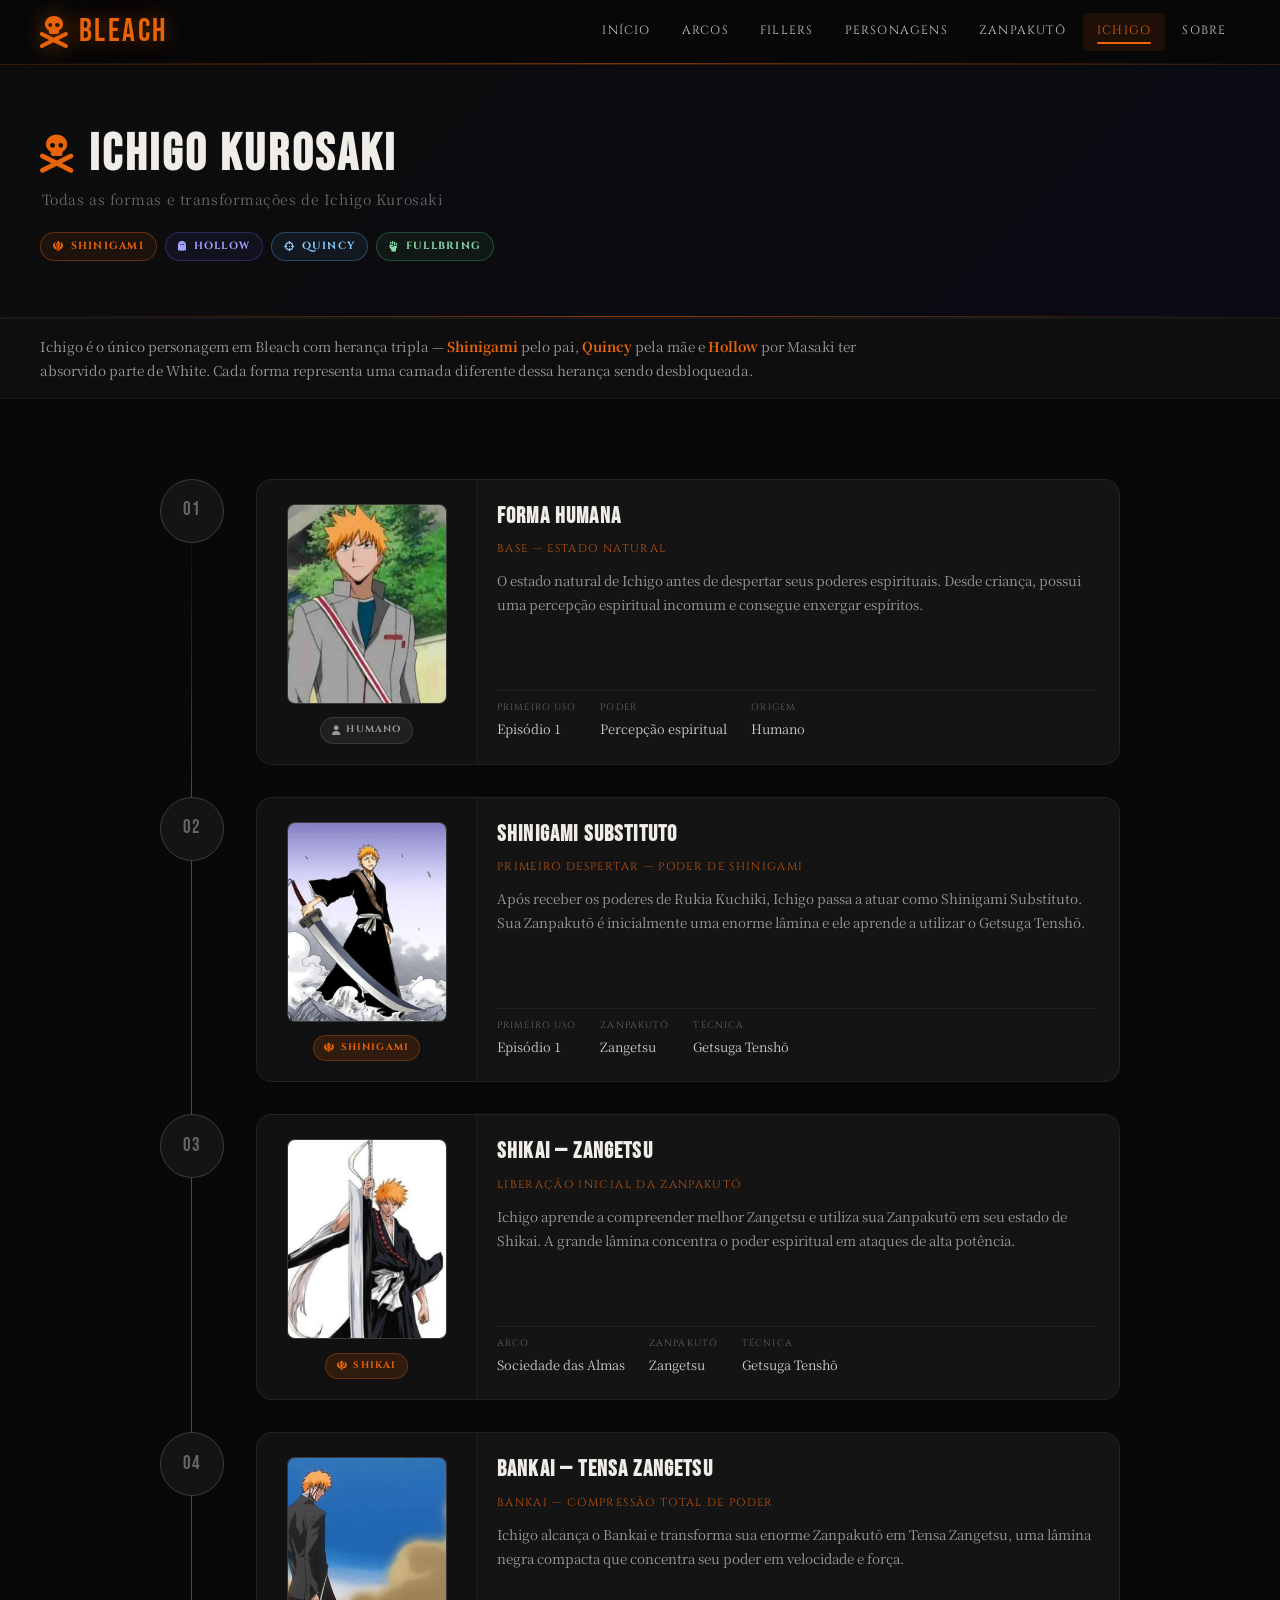
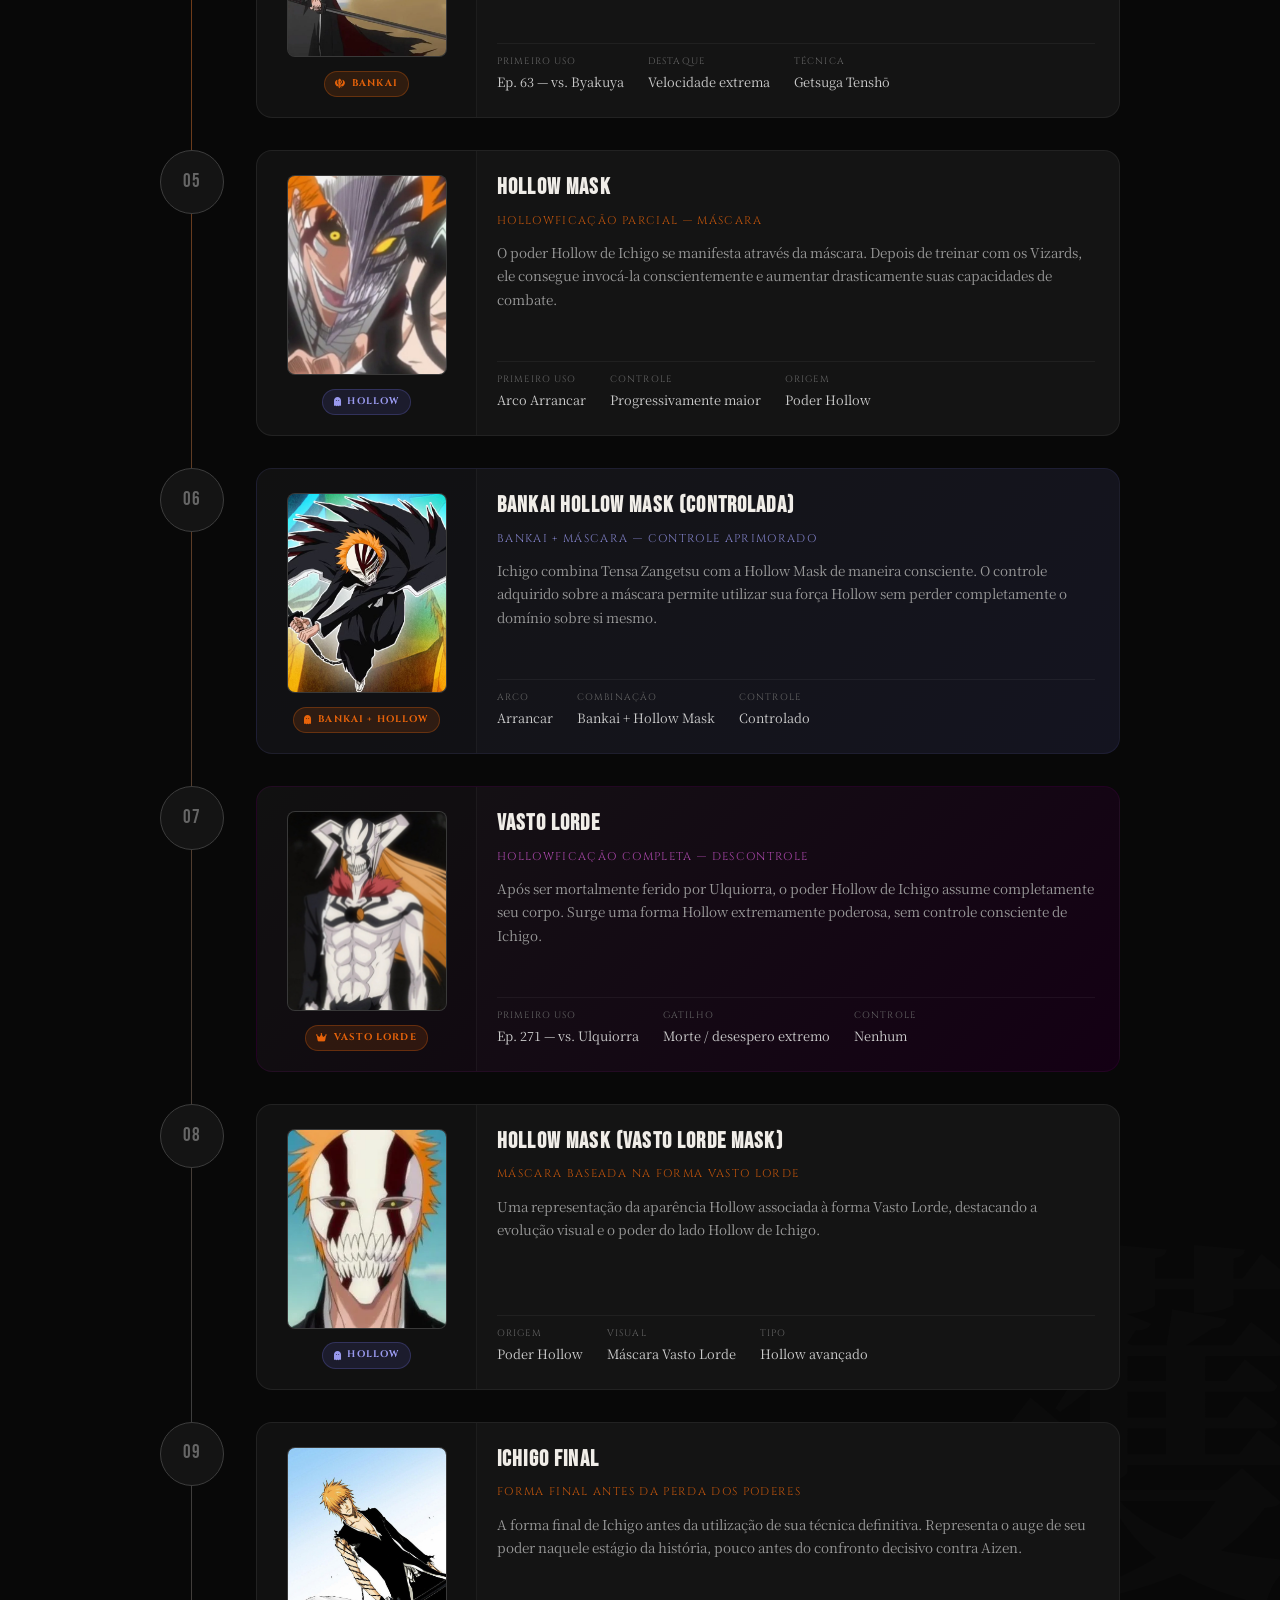
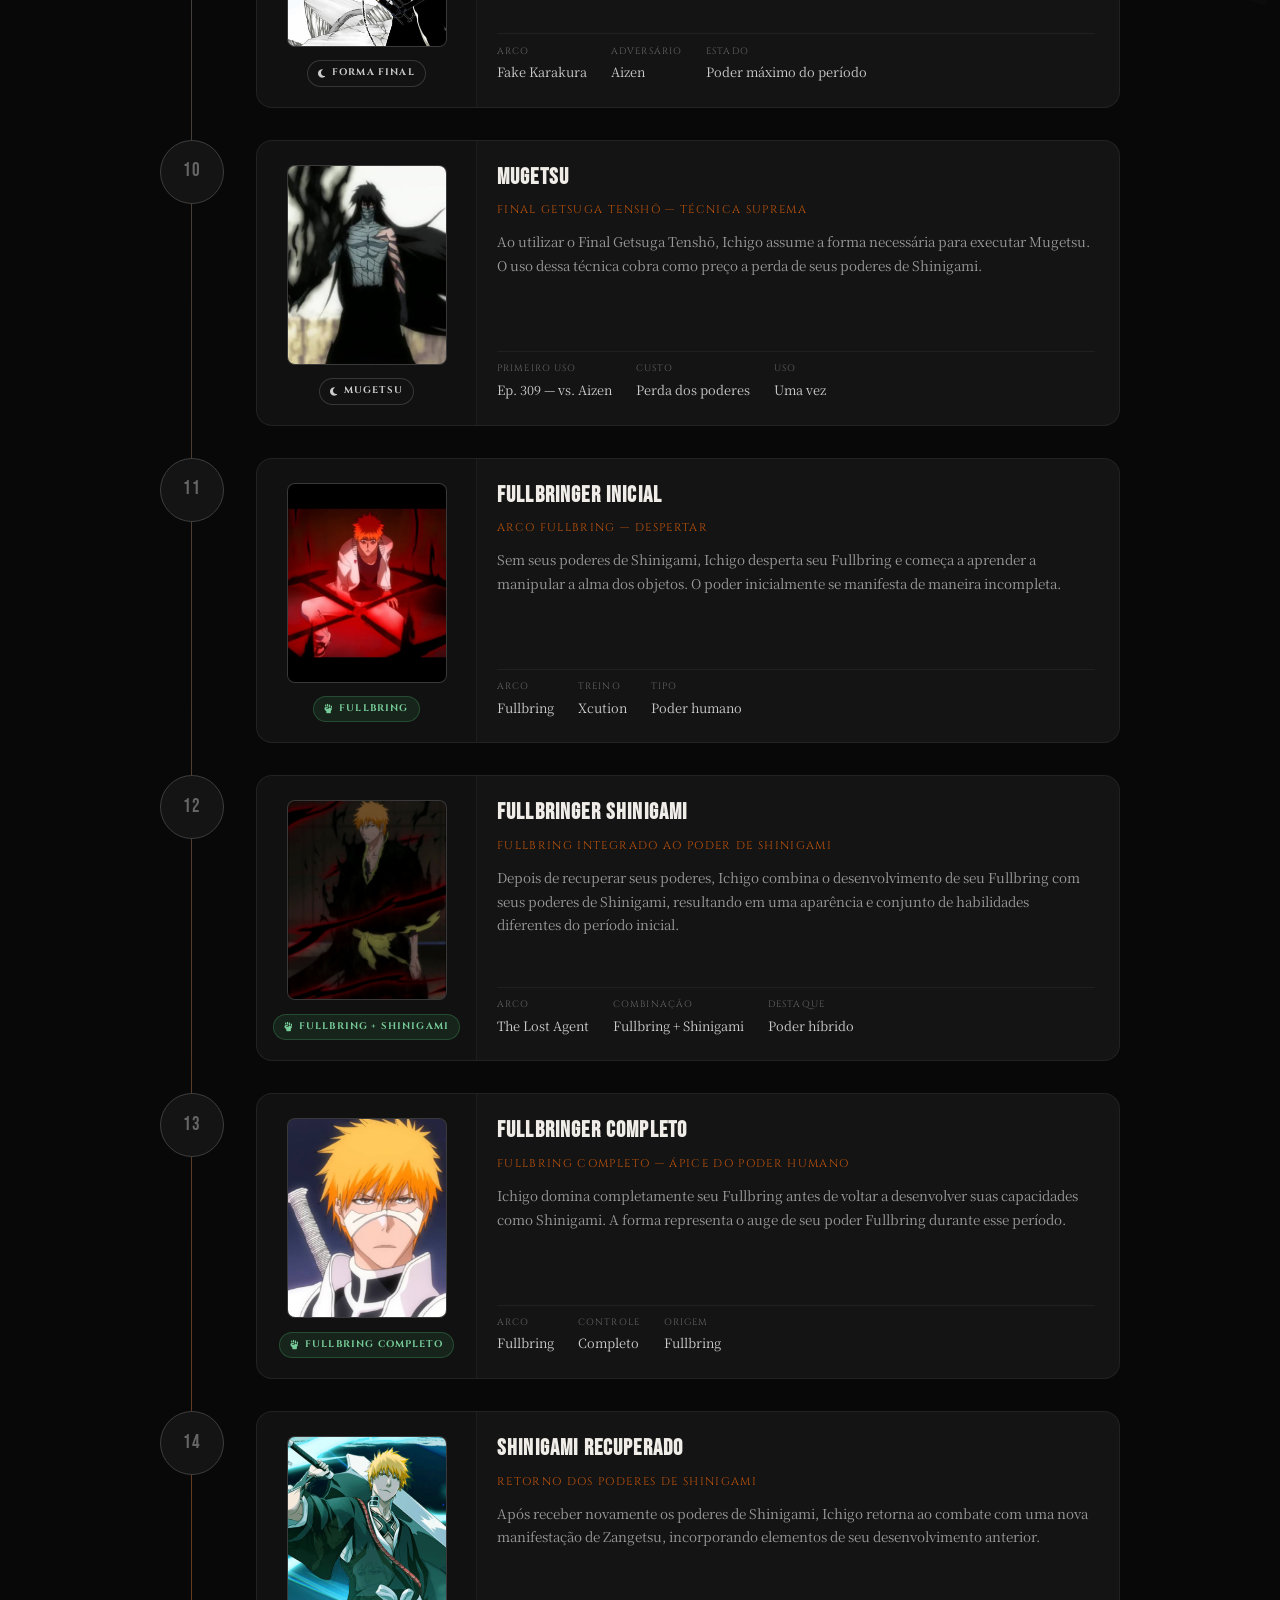
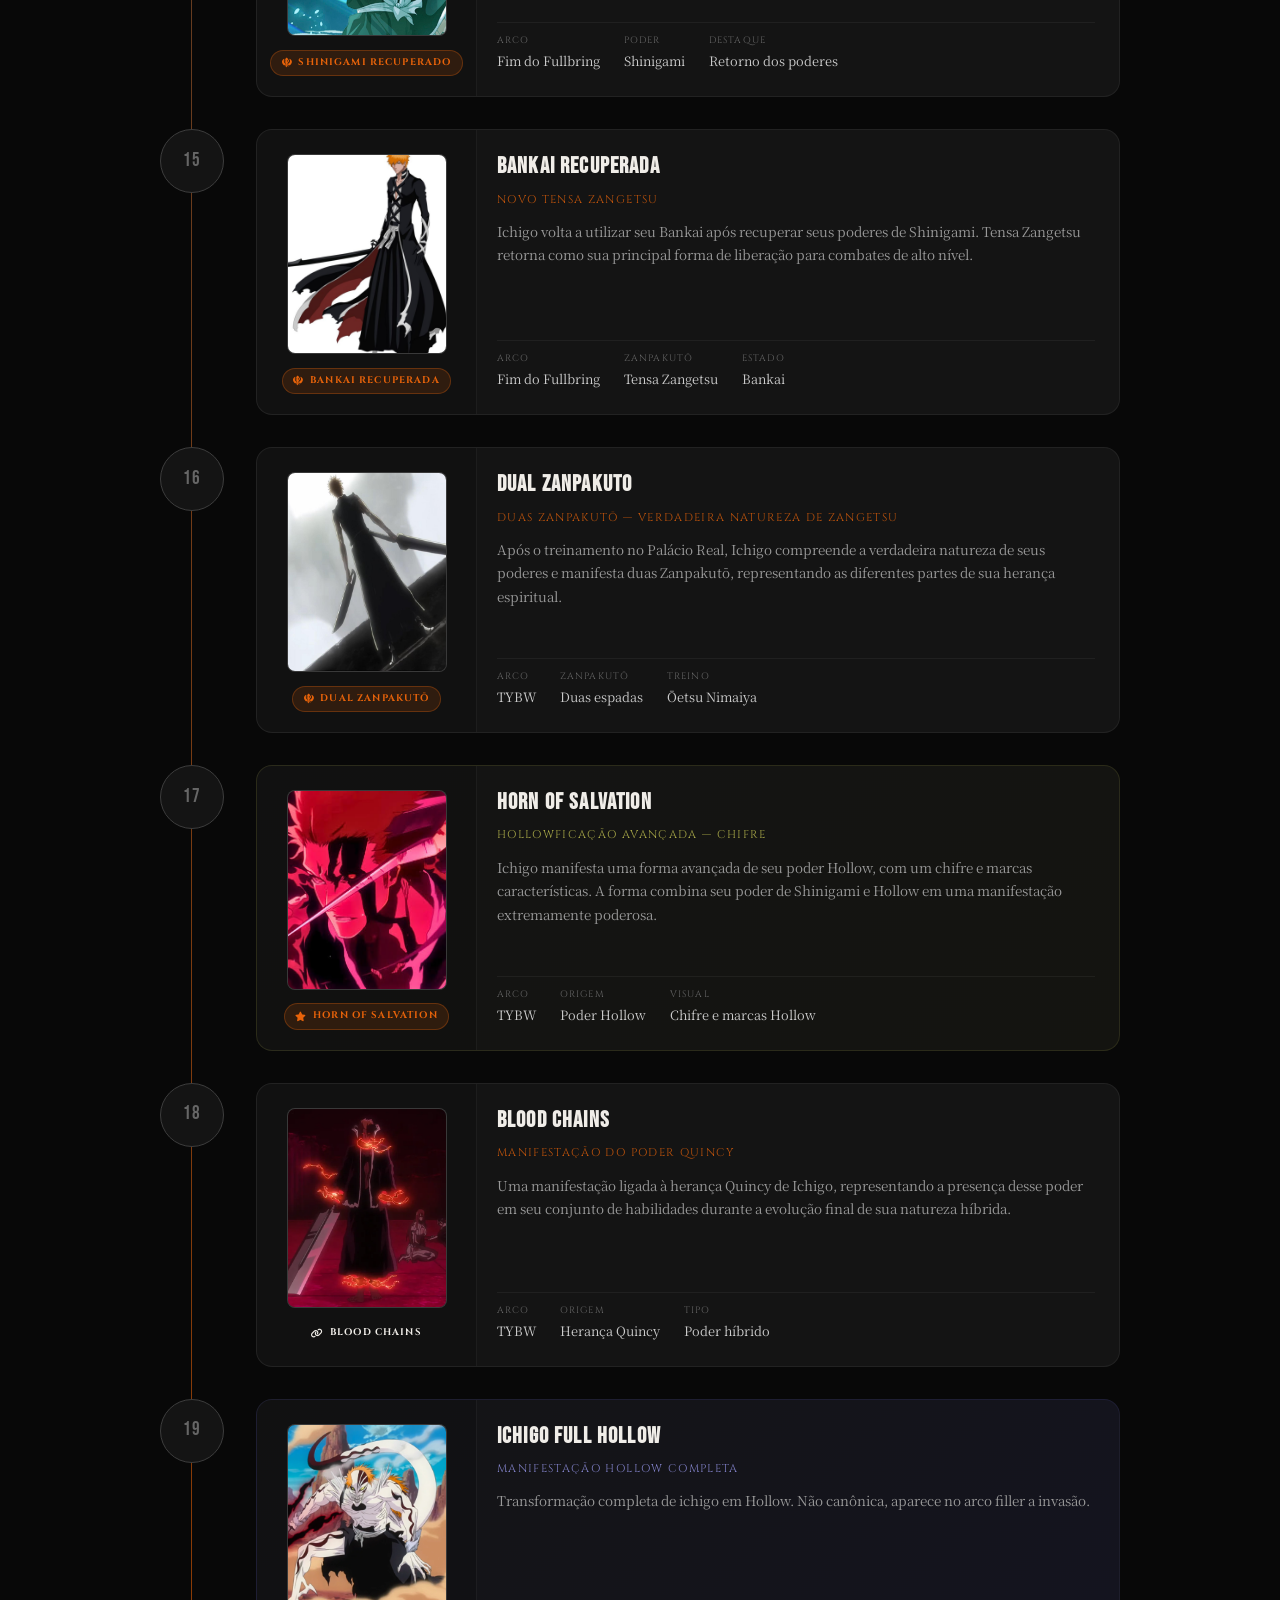
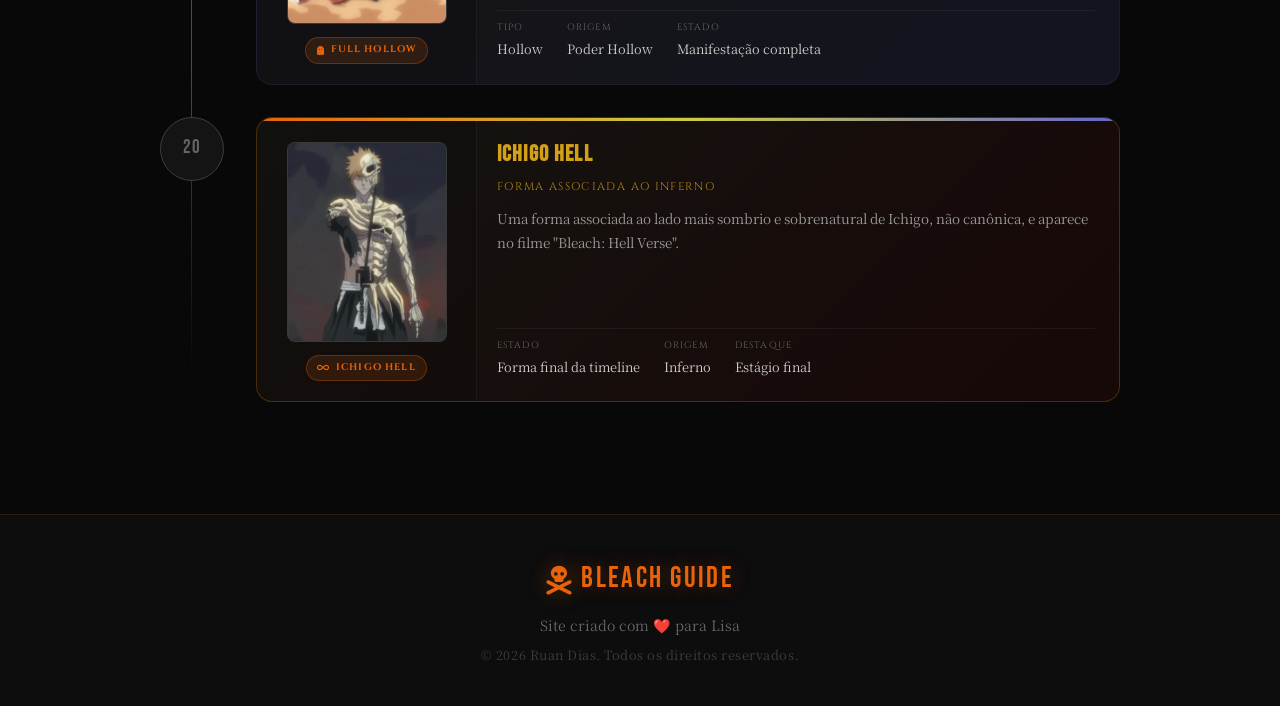
==== commit 4d368071: "feat: update" ====
--- a/pages/ichigo.html
+++ b/pages/ichigo.html
@@ -1,888 +1,958 @@
 <!DOCTYPE html>
 <html lang="pt-br">
-
 <head>
     <meta charset="UTF-8">
     <meta name="viewport" content="width=device-width, initial-scale=1.0, viewport-fit=cover">
-
-    <title>Transformações — Bleach Guide</title>
-
+    <title>Ichigo Kurosaki — Bleach Guide</title>
     <link rel="stylesheet" href="../css/style.css">
     <link rel="stylesheet" href="../css/responsive.css">
-    <link rel="stylesheet" href="../css/transformacoes.css">
     <link rel="stylesheet" href="../css/hub.css">
+    <link rel="stylesheet" href="../css/ichigo.css">
     <link rel="preconnect" href="https://fonts.googleapis.com">
     <link rel="preconnect" href="https://fonts.gstatic.com" crossorigin>
     <link href="https://fonts.googleapis.com/css2?family=Cinzel:wght@400;600;900&family=Noto+Serif+JP:wght@300;400;700&family=Bebas+Neue&display=swap" rel="stylesheet">
     <link rel="stylesheet" href="https://cdnjs.cloudflare.com/ajax/libs/font-awesome/6.4.0/css/all.min.css">
-    <link rel="icon" type="image/png" href="../images/icon.png">
 </head>
-
 <body>
 
-    <!-- Header -->
     <div id="site-header"></div>
 
-
-    <!-- Hero -->
-    <div class="page-hero">
+    <!-- Page hero -->
+    <div class="page-hero ichigo-hero">
         <div class="container">
-
             <h1 class="page-hero-title">
-                <i class="fas fa-bolt"></i>
-                Transformações
+                <i class="fas fa-skull-crossbones"></i> Ichigo Kurosaki
             </h1>
-
-            <p class="page-hero-sub">
-                A evolução dos poderes de Ichigo Kurosaki ao longo de Bleach
-            </p>
-
+            <p class="page-hero-sub">Todas as formas e transformações de Ichigo Kurosaki</p>
+            <div class="ichigo-tags">
+                <span class="itag itag--shinigami"><i class="fas fa-khanda"></i> Shinigami</span>
+                <span class="itag itag--hollow"><i class="fas fa-ghost"></i> Hollow</span>
+                <span class="itag itag--quincy"><i class="fas fa-crosshairs"></i> Quincy</span>
+                <span class="itag itag--fullbring"><i class="fas fa-fist-raised"></i> Fullbring</span>
+            </div>
         </div>
     </div>
 
-
-    <!-- Conteúdo -->
-    <section class="transformations-section">
-
+    <!-- Intro -->
+    <div class="ichigo-intro-bar">
         <div class="container">
-
-            <div class="transformations-content">
-
-                <!-- Introdução -->
-                <div class="transformations-intro reveal">
-
-                    <p>
-                        Ichigo Kurosaki possui uma natureza espiritual única,
-                        reunindo diferentes poderes ao longo de sua jornada.
-                        Suas transformações representam a evolução de suas
-                        habilidades e a descoberta de suas verdadeiras origens.
-                    </p>
-
-                </div>
-
-
-                <!-- Lista de transformações -->
-                <div class="transformations-list">
-
-
-                    <!-- =====================================================
-                         01 — SHINIGAMI
-                    ====================================================== -->
-                    <div class="transformation-card"
-                         data-transformation="shinigami">
-
-                        <div class="transformation-header">
-
-                            <span class="transformation-num">01</span>
-
-                            <div class="transformation-header-text">
-
-                                <h3 class="transformation-name">
-                                    Shinigami Substituto
-                                </h3>
-
-                                <span class="transformation-type">
-                                    <i class="fas fa-skull-crossbones"></i>
-                                    Poderes Shinigami
-                                </span>
-
-                            </div>
-
-                            <i class="fas fa-chevron-down transformation-chevron"></i>
-
-                        </div>
-                        <div class="transformation-panel">
-
-                            <div class="transformation-panel-inner">
-
-                                <div class="transformation-img-banner">
-
-                                    <img
-                                        src="../images/transformations/ichigo-substituto.webp"
-                                        alt="Ichigo em sua forma Shinigami">
-                                    
-                                </div>
-
-
-                                <div class="transformation-body">
-
-                                    <p class="transformation-desc">
-                                        Primeira manifestação dos poderes espirituais
-                                        de Ichigo após receber os poderes de Rukia.
-                                    </p>
-
-
-                                    <div class="transformation-info">
-
-                                        <div class="transformation-info-item">
-                                            <span class="info-label">Primeira aparição</span>
-                                            <span class="info-value">Episódio 1</span>
-                                        </div>
-
-                                        <div class="transformation-info-item">
-                                            <span class="info-label">Origem</span>
-                                            <span class="info-value">Rukia Kuchiki</span>
-                                        </div>
-
-                                    </div>
-
-
-                                    <div class="transformation-bottom">
-
-                                        <div class="transformation-img-thumb">
-
-                                            <img
-                                                src="../images/transformations/ichigo-shinigami-2.jpg"
-                                                alt="Ichigo Shinigami">
-
-                                        </div>
-
-
-                                        <div class="transformation-features">
-
-                                            <p class="transformation-features-label">
-                                                Características
-                                            </p>
-
-                                            <ul>
-                                                <li>Grande força física</li>
-                                                <li>Alta velocidade</li>
-                                                <li>Uso de Zanpakutō</li>
-                                                <li>Capacidade de utilizar Shunpo</li>
-                                            </ul>
-
-                                        </div>
-
-                                    </div>
-
-                                </div>
-
-                            </div>
-
-                        </div>
-
-                    </div>
-
-
-                    <!-- =====================================================
-                         02 — BANKAI
-                    ====================================================== -->
-                    <div class="transformation-card"
-                         data-transformation="bankai">
-
-                        <div class="transformation-header">
-
-                            <span class="transformation-num">02</span>
-
-                            <div class="transformation-header-text">
-
-                                <h3 class="transformation-name">
-                                    Tensa Zangetsu
-                                </h3>
-
-                                <span class="transformation-type">
-                                    <i class="fas fa-fire"></i>
-                                    Bankai
-                                </span>
-
-                            </div>
-
-                            <i class="fas fa-chevron-down transformation-chevron"></i>
-
-                        </div>
-
-
-                        <div class="transformation-panel">
-
-                            <div class="transformation-panel-inner">
-
-                                <div class="transformation-img-banner">
-
-                                    <img
-                                        src="../images/transformations/tensa-zangetsu.jpg"
-                                        alt="Ichigo utilizando Tensa Zangetsu">
-
-                                </div>
-
-
-                                <div class="transformation-body">
-
-                                    <p class="transformation-desc">
-                                        O Bankai de Ichigo concentra o enorme poder
-                                        de sua Zanpakutō em uma forma compacta,
-                                        aumentando drasticamente sua velocidade
-                                        e poder de combate.
-                                    </p>
-
-
-                                    <div class="transformation-info">
-
-                                        <div class="transformation-info-item">
-                                            <span class="info-label">Forma</span>
-                                            <span class="info-value">Bankai</span>
-                                        </div>
-
-                                        <div class="transformation-info-item">
-                                            <span class="info-label">Zanpakutō</span>
-                                            <span class="info-value">Tensa Zangetsu</span>
-                                        </div>
-
-                                    </div>
-
-
-                                    <div class="transformation-bottom">
-
-                                        <div class="transformation-img-thumb">
-
-                                            <img
-                                                src="../images/transformations/tensa-zangetsu-2.jpg"
-                                                alt="Tensa Zangetsu">
-
-                                        </div>
-
-
-                                        <div class="transformation-features">
-
-                                            <p class="transformation-features-label">
-                                                Características
-                                            </p>
-
-                                            <ul>
-                                                <li>Velocidade extremamente elevada</li>
-                                                <li>Grande aumento de força</li>
-                                                <li>Getsuga Tenshō aprimorado</li>
-                                                <li>Amplificação das habilidades Shinigami</li>
-                                            </ul>
-
-                                        </div>
-
-                                    </div>
-
-                                </div>
-
-                            </div>
-
-                        </div>
-
-                    </div>
-
-
-                    <!-- =====================================================
-                         03 — MÁSCARA HOLLOW
-                    ====================================================== -->
-                    <div class="transformation-card"
-                         data-transformation="hollow-mask">
-
-                        <div class="transformation-header">
-
-                            <span class="transformation-num">03</span>
-
-                            <div class="transformation-header-text">
-
-                                <h3 class="transformation-name">
-                                    Máscara Hollow
-                                </h3>
-
-                                <span class="transformation-type">
-                                    <i class="fas fa-mask-face"></i>
-                                    Hollowfication
-                                </span>
-
-                            </div>
-
-                            <i class="fas fa-chevron-down transformation-chevron"></i>
-
-                        </div>
-
-
-                        <div class="transformation-panel">
-
-                            <div class="transformation-panel-inner">
-
-                                <div class="transformation-img-banner">
-
-                                    <img
-                                        src="../images/transformations/hollow-mask.jpg"
-                                        alt="Ichigo utilizando a Máscara Hollow">
-
-                                </div>
-
-
-                                <div class="transformation-body">
-
-                                    <p class="transformation-desc">
-                                        Ichigo manifesta sua máscara Hollow,
-                                        aumentando temporariamente suas capacidades
-                                        físicas e seu poder espiritual.
-                                    </p>
-
-
-                                    <div class="transformation-info">
-
-                                        <div class="transformation-info-item">
-                                            <span class="info-label">Origem</span>
-                                            <span class="info-value">Poder Hollow</span>
-                                        </div>
-
-                                        <div class="transformation-info-item">
-                                            <span class="info-label">Uso</span>
-                                            <span class="info-value">Temporário</span>
-                                        </div>
-
-                                    </div>
-
-
-                                    <div class="transformation-bottom">
-
-                                        <div class="transformation-img-thumb">
-
-                                            <img
-                                                src="../images/transformations/hollow-mask-2.jpg"
-                                                alt="Máscara Hollow de Ichigo">
-
-                                        </div>
-
-
-                                        <div class="transformation-features">
-
-                                            <p class="transformation-features-label">
-                                                Características
-                                            </p>
-
-                                            <ul>
-                                                <li>Aumento de força</li>
-                                                <li>Aumento de velocidade</li>
-                                                <li>Amplificação do Reiatsu</li>
-                                                <li>Getsuga Tenshō mais poderoso</li>
-                                            </ul>
-
-                                        </div>
-
-                                    </div>
-
-                                </div>
-
-                            </div>
-
-                        </div>
-
-                    </div>
-
-
-                    <!-- =====================================================
-                         04 — VASTO LORDE
-                    ====================================================== -->
-                    <div class="transformation-card"
-                         data-transformation="vastolorde">
-
-                        <div class="transformation-header">
-
-                            <span class="transformation-num">04</span>
-
-                            <div class="transformation-header-text">
-
-                                <h3 class="transformation-name">
-                                    Forma Hollow Completa
-                                </h3>
-
-                                <span class="transformation-type">
-                                    <i class="fas fa-skull"></i>
-                                    Hollow
-                                </span>
-
-                            </div>
-
-                            <i class="fas fa-chevron-down transformation-chevron"></i>
-
-                        </div>
-
-
-                        <div class="transformation-panel">
-
-                            <div class="transformation-panel-inner">
-
-                                <div class="transformation-img-banner">
-
-                                    <img
-                                        src="../images/transformations/vastolorde.jpg"
-                                        alt="Ichigo em sua forma Hollow completa">
-
-                                </div>
-
-
-                                <div class="transformation-body">
-
-                                    <p class="transformation-desc">
-                                        Uma manifestação extrema dos poderes Hollow
-                                        de Ichigo, revelada durante sua batalha contra
-                                        Ulquiorra em Hueco Mundo.
-                                    </p>
-
-
-                                    <div class="transformation-info">
-
-                                        <div class="transformation-info-item">
-                                            <span class="info-label">Local</span>
-                                            <span class="info-value">Hueco Mundo</span>
-                                        </div>
-
-                                        <div class="transformation-info-item">
-                                            <span class="info-label">Oponente</span>
-                                            <span class="info-value">Ulquiorra Cifer</span>
-                                        </div>
-
-                                    </div>
-
-
-                                    <div class="transformation-bottom">
-
-                                        <div class="transformation-img-thumb">
-
-                                            <img
-                                                src="../images/transformations/vastolorde-2.jpg"
-                                                alt="Forma Hollow completa">
-
-                                        </div>
-
-
-                                        <div class="transformation-features">
-
-                                            <p class="transformation-features-label">
-                                                Características
-                                            </p>
-
-                                            <ul>
-                                                <li>Força física extrema</li>
-                                                <li>Velocidade elevada</li>
-                                                <li>Regeneração</li>
-                                                <li>Cero</li>
-                                                <li>Grande poder destrutivo</li>
-                                            </ul>
-
-                                        </div>
-
-                                    </div>
-
-                                </div>
-
-                            </div>
-
-                        </div>
-
-                    </div>
-
-
-                    <!-- =====================================================
-                         05 — FULLBRING
-                    ====================================================== -->
-                    <div class="transformation-card"
-                         data-transformation="fullbring">
-
-                        <div class="transformation-header">
-
-                            <span class="transformation-num">05</span>
-
-                            <div class="transformation-header-text">
-
-                                <h3 class="transformation-name">
-                                    Fullbring
-                                </h3>
-
-                                <span class="transformation-type">
-                                    <i class="fas fa-bolt"></i>
-                                    Fullbringer
-                                </span>
-
-                            </div>
-
-                            <i class="fas fa-chevron-down transformation-chevron"></i>
-
-                        </div>
-
-
-                        <div class="transformation-panel">
-
-                            <div class="transformation-panel-inner">
-
-                                <div class="transformation-img-banner">
-
-                                    <img
-                                        src="../images/transformations/fullbring.jpg"
-                                        alt="Ichigo Fullbring">
-
-                                </div>
-
-
-                                <div class="transformation-body">
-
-                                    <p class="transformation-desc">
-                                        Após perder seus poderes de Shinigami,
-                                        Ichigo desenvolve habilidades de Fullbring
-                                        através de seu Fullbring associado ao distintivo
-                                        de Shinigami Substituto.
-                                    </p>
-
-
-                                    <div class="transformation-info">
-
-                                        <div class="transformation-info-item">
-                                            <span class="info-label">Arco</span>
-                                            <span class="info-value">Fullbring</span>
-                                        </div>
-
-                                        <div class="transformation-info-item">
-                                            <span class="info-label">Poder</span>
-                                            <span class="info-value">Fullbring</span>
-                                        </div>
-
-                                    </div>
-
-
-                                    <div class="transformation-bottom">
-
-                                        <div class="transformation-img-thumb">
-
-                                            <img
-                                                src="../images/transformations/fullbring-2.jpg"
-                                                alt="Fullbring de Ichigo">
-
-                                        </div>
-
-
-                                        <div class="transformation-features">
-
-                                            <p class="transformation-features-label">
-                                                Características
-                                            </p>
-
-                                            <ul>
-                                                <li>Manipulação de almas</li>
-                                                <li>Aumento de velocidade</li>
-                                                <li>Aumento de força</li>
-                                                <li>Reforço do corpo espiritual</li>
-                                            </ul>
-
-                                        </div>
-
-                                    </div>
-
-                                </div>
-
-                            </div>
-
-                        </div>
-
-                    </div>
-
-
-                    <!-- =====================================================
-                         06 — FULLBRING SHINIGAMI
-                    ====================================================== -->
-                    <div class="transformation-card"
-                         data-transformation="fullbring-shinigami">
-
-                        <div class="transformation-header">
-
-                            <span class="transformation-num">06</span>
-
-                            <div class="transformation-header-text">
-
-                                <h3 class="transformation-name">
-                                    Fullbring Shinigami
-                                </h3>
-
-                                <span class="transformation-type">
-                                    <i class="fas fa-yin-yang"></i>
-                                    Shinigami + Fullbring
-                                </span>
-
-                            </div>
-
-                            <i class="fas fa-chevron-down transformation-chevron"></i>
-
-                        </div>
-
-
-                        <div class="transformation-panel">
-
-                            <div class="transformation-panel-inner">
-
-                                <div class="transformation-img-banner">
-
-                                    <img
-                                        src="../images/transformations/fullbring-shinigami.jpg"
-                                        alt="Ichigo Fullbring Shinigami">
-
-                                </div>
-
-
-                                <div class="transformation-body">
-
-                                    <p class="transformation-desc">
-                                        Após recuperar seus poderes de Shinigami,
-                                        Ichigo combina sua experiência com Fullbring
-                                        com suas habilidades espirituais.
-                                    </p>
-
-
-                                    <div class="transformation-info">
-
-                                        <div class="transformation-info-item">
-                                            <span class="info-label">Arco</span>
-                                            <span class="info-value">Agente Perdido</span>
-                                        </div>
-
-                                        <div class="transformation-info-item">
-                                            <span class="info-label">Poderes</span>
-                                            <span class="info-value">Shinigami + Fullbring</span>
-                                        </div>
-
-                                    </div>
-
-                                </div>
-
-                            </div>
-
-                        </div>
-
-                    </div>
-
-
-                    <!-- =====================================================
-                         07 — TRUE SHIKAI
-                    ====================================================== -->
-                    <div class="transformation-card"
-                         data-transformation="true-shikai">
-
-                        <div class="transformation-header">
-
-                            <span class="transformation-num">07</span>
-
-                            <div class="transformation-header-text">
-
-                                <h3 class="transformation-name">
-                                    True Shikai
-                                </h3>
-
-                                <span class="transformation-type">
-                                    <i class="fas fa-khanda"></i>
-                                    Zangetsu
-                                </span>
-
-                            </div>
-
-                            <i class="fas fa-chevron-down transformation-chevron"></i>
-
-                        </div>
-
-
-                        <div class="transformation-panel">
-
-                            <div class="transformation-panel-inner">
-
-                                <div class="transformation-img-banner">
-
-                                    <img
-                                        src="../images/transformations/true-shikai.jpg"
-                                        alt="True Shikai de Ichigo">
-
-                                </div>
-
-
-                                <div class="transformation-body">
-
-                                    <p class="transformation-desc">
-                                        Após compreender a verdadeira natureza de
-                                        seus poderes, Ichigo desperta sua verdadeira
-                                        Zanpakutō.
-                                    </p>
-
-
-                                    <div class="transformation-info">
-
-                                        <div class="transformation-info-item">
-                                            <span class="info-label">Zanpakutō</span>
-                                            <span class="info-value">Zangetsu</span>
-                                        </div>
-
-                                        <div class="transformation-info-item">
-                                            <span class="info-label">Arco</span>
-                                            <span class="info-value">Guerra Sangrenta dos Mil Anos</span>
-                                        </div>
-
-                                    </div>
-
-                                </div>
-
-                            </div>
-
-                        </div>
-
-                    </div>
-
-
-                    <!-- =====================================================
-                         08 — TRUE BANKAI
-                    ====================================================== -->
-                    <div class="transformation-card"
-                         data-transformation="true-bankai">
-
-                        <div class="transformation-header">
-
-                            <span class="transformation-num">08</span>
-
-                            <div class="transformation-header-text">
-
-                                <h3 class="transformation-name">
-                                    True Bankai
-                                </h3>
-
-                                <span class="transformation-type">
-                                    <i class="fas fa-fire-flame-curved"></i>
-                                    Bankai
-                                </span>
-
-                            </div>
-
-                            <i class="fas fa-chevron-down transformation-chevron"></i>
-
-                        </div>
-
-
-                        <div class="transformation-panel">
-
-                            <div class="transformation-panel-inner">
-
-                                <div class="transformation-img-banner">
-
-                                    <img
-                                        src="../images/transformations/true-bankai.jpg"
-                                        alt="True Bankai de Ichigo">
-
-                                </div>
-
-
-                                <div class="transformation-body">
-
-                                    <p class="transformation-desc">
-                                        A verdadeira forma do Bankai de Ichigo,
-                                        manifestando completamente a natureza de
-                                        seus poderes híbridos.
-                                    </p>
-
-
-                                    <div class="transformation-info">
-
-                                        <div class="transformation-info-item">
-                                            <span class="info-label">Zanpakutō</span>
-                                            <span class="info-value">Tensa Zangetsu</span>
-                                        </div>
-
-                                        <div class="transformation-info-item">
-                                            <span class="info-label">Arco</span>
-                                            <span class="info-value">TYBW</span>
-                                        </div>
-
-                                    </div>
-
-                                </div>
-
-                            </div>
-
-                        </div>
-
-                    </div>
-
-
-                    <!-- =====================================================
-                         09 — HORN OF SALVATION
-                    ====================================================== -->
-                    <div class="transformation-card"
-                         data-transformation="horn-of-salvation">
-
-                        <div class="transformation-header">
-
-                            <span class="transformation-num">09</span>
-
-                            <div class="transformation-header-text">
-
-                                <h3 class="transformation-name">
-                                    Horn of Salvation
-                                </h3>
-
-                                <span class="transformation-type">
-                                    <i class="fas fa-hornbill"></i>
-                                    Poder Hollow
-                                </span>
-
-                            </div>
-
-                            <i class="fas fa-chevron-down transformation-chevron"></i>
-
-                        </div>
-
-
-                        <div class="transformation-panel">
-
-                            <div class="transformation-panel-inner">
-
-                                <div class="transformation-img-banner">
-
-                                    <img
-                                        src="../images/transformations/horn-of-salvation.jpg"
-                                        alt="Ichigo Horn of Salvation">
-
-                                </div>
-
-
-                                <div class="transformation-body">
-
-                                    <p class="transformation-desc">
-                                        Ichigo manifesta novamente seus poderes
-                                        Hollow, combinando-os com sua forma Shinigami
-                                        para enfrentar ameaças de nível extremo.
-                                    </p>
-
-
-                                    <div class="transformation-info">
-
-                                        <div class="transformation-info-item">
-                                            <span class="info-label">Poder principal</span>
-                                            <span class="info-value">Hollow</span>
-                                        </div>
-
-                                        <div class="transformation-info-item">
-                                            <span class="info-label">Arco</span>
-                                            <span class="info-value">Guerra Sangrenta dos Mil Anos</span>
-                                        </div>
-
-                                    </div>
-
-                                </div>
-
-                            </div>
-
-                        </div>
-
-                    </div>
-
-
-                </div>
-                <!-- /transformations-list -->
-
-            </div>
-
+            <p>Ichigo é o único personagem em Bleach com herança tripla — <strong>Shinigami</strong> pelo pai, <strong>Quincy</strong> pela mãe e <strong>Hollow</strong> por Masaki ter absorvido parte de White. Cada forma representa uma camada diferente dessa herança sendo desbloqueada.</p>
         </div>
-
+    </div>
+
+    <!-- Timeline de formas -->
+    <section class="ichigo-section">
+        <div class="container">
+
+            <div class="ichigo-timeline">
+
+                
+                <!-- ══ FORMA 01 ══ -->
+                <div class="iform-row">
+                    <div class="iform-node">
+                        <div class="iform-num">01</div>
+                        <div class="iform-connector"></div>
+                    </div>
+                    <div class="iform-card">
+                        <div class="iform-image-col">
+                            <div class="iform-img-wrap">
+                                <img src="../images/ichigo/humano.jfif"
+                                     alt="Ichigo — Forma Humana"
+                                     class="iform-img"
+                                     onerror="this.parentElement.classList.add('iform-no-img')">
+                                <div class="iform-img-placeholder">
+                                    <span class="iform-kanji">人</span>
+                                </div>
+                            </div>
+                            <div class="iform-type-badge iform-type--human">
+                                <i class="fas fa-user"></i> Humano
+                            </div>
+                        </div>
+                        <div class="iform-content">
+                            <h2 class="iform-name">Forma Humana</h2>
+                            <p class="iform-subtitle">Base — Estado natural</p>
+                            <div class="iform-desc">
+                                <p>O estado natural de Ichigo antes de despertar seus poderes espirituais. Desde criança, possui uma percepção espiritual incomum e consegue enxergar espíritos.</p>
+                            </div>
+                            <div class="iform-stats">
+                                <div class="iform-stat">
+                                    <span class="iform-stat-label">Primeiro uso</span>
+                                    <span class="iform-stat-val">Episódio 1</span>
+                                </div>
+                                <div class="iform-stat">
+                                    <span class="iform-stat-label">Poder</span>
+                                    <span class="iform-stat-val">Percepção espiritual</span>
+                                </div>
+                                <div class="iform-stat">
+                                    <span class="iform-stat-label">Origem</span>
+                                    <span class="iform-stat-val">Humano</span>
+                                </div>
+                            </div>
+                        </div>
+                    </div>
+                </div>
+
+                <!-- ══ FORMA 02 ══ -->
+                <div class="iform-row">
+                    <div class="iform-node">
+                        <div class="iform-num">02</div>
+                        <div class="iform-connector"></div>
+                    </div>
+                    <div class="iform-card">
+                        <div class="iform-image-col">
+                            <div class="iform-img-wrap">
+                                <img src="../images/ichigo/substituto.webp"
+                                     alt="Ichigo — Shinigami Substituto"
+                                     class="iform-img"
+                                     onerror="this.parentElement.classList.add('iform-no-img')">
+                                <div class="iform-img-placeholder">
+                                    <span class="iform-kanji">死</span>
+                                </div>
+                            </div>
+                            <div class="iform-type-badge iform-type--shinigami">
+                                <i class="fas fa-khanda"></i> Shinigami
+                            </div>
+                        </div>
+                        <div class="iform-content">
+                            <h2 class="iform-name">Shinigami Substituto</h2>
+                            <p class="iform-subtitle">Primeiro despertar — poder de Shinigami</p>
+                            <div class="iform-desc">
+                                <p>Após receber os poderes de Rukia Kuchiki, Ichigo passa a atuar como Shinigami Substituto. Sua Zanpakutō é inicialmente uma enorme lâmina e ele aprende a utilizar o Getsuga Tenshō.</p>
+                            </div>
+                            <div class="iform-stats">
+                                <div class="iform-stat">
+                                    <span class="iform-stat-label">Primeiro uso</span>
+                                    <span class="iform-stat-val">Episódio 1</span>
+                                </div>
+                                <div class="iform-stat">
+                                    <span class="iform-stat-label">Zanpakutō</span>
+                                    <span class="iform-stat-val">Zangetsu</span>
+                                </div>
+                                <div class="iform-stat">
+                                    <span class="iform-stat-label">Técnica</span>
+                                    <span class="iform-stat-val">Getsuga Tenshō</span>
+                                </div>
+                            </div>
+                        </div>
+                    </div>
+                </div>
+
+                <!-- ══ FORMA 03 ══ -->
+                <div class="iform-row">
+                    <div class="iform-node">
+                        <div class="iform-num">03</div>
+                        <div class="iform-connector"></div>
+                    </div>
+                    <div class="iform-card">
+                        <div class="iform-image-col">
+                            <div class="iform-img-wrap">
+                                <img src="../images/ichigo/shikai.jpg"
+                                     alt="Ichigo — Shikai — Zangetsu"
+                                     class="iform-img"
+                                     onerror="this.parentElement.classList.add('iform-no-img')">
+                                <div class="iform-img-placeholder">
+                                    <span class="iform-kanji">斬</span>
+                                </div>
+                            </div>
+                            <div class="iform-type-badge iform-type--shinigami">
+                                <i class="fas fa-khanda"></i> Shikai
+                            </div>
+                        </div>
+                        <div class="iform-content">
+                            <h2 class="iform-name">Shikai — Zangetsu</h2>
+                            <p class="iform-subtitle">Liberação inicial da Zanpakutō</p>
+                            <div class="iform-desc">
+                                <p>Ichigo aprende a compreender melhor Zangetsu e utiliza sua Zanpakutō em seu estado de Shikai. A grande lâmina concentra o poder espiritual em ataques de alta potência.</p>
+                            </div>
+                            <div class="iform-stats">
+                                <div class="iform-stat">
+                                    <span class="iform-stat-label">Arco</span>
+                                    <span class="iform-stat-val">Sociedade das Almas</span>
+                                </div>
+                                <div class="iform-stat">
+                                    <span class="iform-stat-label">Zanpakutō</span>
+                                    <span class="iform-stat-val">Zangetsu</span>
+                                </div>
+                                <div class="iform-stat">
+                                    <span class="iform-stat-label">Técnica</span>
+                                    <span class="iform-stat-val">Getsuga Tenshō</span>
+                                </div>
+                            </div>
+                        </div>
+                    </div>
+                </div>
+
+                <!-- ══ FORMA 04 ══ -->
+                <div class="iform-row">
+                    <div class="iform-node">
+                        <div class="iform-num">04</div>
+                        <div class="iform-connector"></div>
+                    </div>
+                    <div class="iform-card">
+                        <div class="iform-image-col">
+                            <div class="iform-img-wrap">
+                                <img src="../images/ichigo/bankai.webp"
+                                     alt="Ichigo — Bankai — Tensa Zangetsu"
+                                     class="iform-img"
+                                     onerror="this.parentElement.classList.add('iform-no-img')">
+                                <div class="iform-img-placeholder">
+                                    <span class="iform-kanji">卍</span>
+                                </div>
+                            </div>
+                            <div class="iform-type-badge iform-type--shinigami">
+                                <i class="fas fa-khanda"></i> Bankai
+                            </div>
+                        </div>
+                        <div class="iform-content">
+                            <h2 class="iform-name">Bankai — Tensa Zangetsu</h2>
+                            <p class="iform-subtitle">Bankai — compressão total de poder</p>
+                            <div class="iform-desc">
+                                <p>Ichigo alcança o Bankai e transforma sua enorme Zanpakutō em Tensa Zangetsu, uma lâmina negra compacta que concentra seu poder em velocidade e força.</p>
+                            </div>
+                            <div class="iform-stats">
+                                <div class="iform-stat">
+                                    <span class="iform-stat-label">Primeiro uso</span>
+                                    <span class="iform-stat-val">Ep. 63 — vs. Byakuya</span>
+                                </div>
+                                <div class="iform-stat">
+                                    <span class="iform-stat-label">Destaque</span>
+                                    <span class="iform-stat-val">Velocidade extrema</span>
+                                </div>
+                                <div class="iform-stat">
+                                    <span class="iform-stat-label">Técnica</span>
+                                    <span class="iform-stat-val">Getsuga Tenshō</span>
+                                </div>
+                            </div>
+                        </div>
+                    </div>
+                </div>
+
+                <!-- ══ FORMA 05 ══ -->
+                <div class="iform-row">
+                    <div class="iform-node">
+                        <div class="iform-num">05</div>
+                        <div class="iform-connector"></div>
+                    </div>
+                    <div class="iform-card">
+                        <div class="iform-image-col">
+                            <div class="iform-img-wrap">
+                                <img src="../images/ichigo/hollow-mask.jpg"
+                                     alt="Ichigo — Hollow Mask"
+                                     class="iform-img"
+                                     onerror="this.parentElement.classList.add('iform-no-img')">
+                                <div class="iform-img-placeholder">
+                                    <span class="iform-kanji">虚</span>
+                                </div>
+                            </div>
+                            <div class="iform-type-badge iform-type--hollow">
+                                <i class="fas fa-ghost"></i> Hollow
+                            </div>
+                        </div>
+                        <div class="iform-content">
+                            <h2 class="iform-name">Hollow Mask</h2>
+                            <p class="iform-subtitle">Hollowficação parcial — máscara</p>
+                            <div class="iform-desc">
+                                <p>O poder Hollow de Ichigo se manifesta através da máscara. Depois de treinar com os Vizards, ele consegue invocá-la conscientemente e aumentar drasticamente suas capacidades de combate.</p>
+                            </div>
+                            <div class="iform-stats">
+                                <div class="iform-stat">
+                                    <span class="iform-stat-label">Primeiro uso</span>
+                                    <span class="iform-stat-val">Arco Arrancar</span>
+                                </div>
+                                <div class="iform-stat">
+                                    <span class="iform-stat-label">Controle</span>
+                                    <span class="iform-stat-val">Progressivamente maior</span>
+                                </div>
+                                <div class="iform-stat">
+                                    <span class="iform-stat-label">Origem</span>
+                                    <span class="iform-stat-val">Poder Hollow</span>
+                                </div>
+                            </div>
+                        </div>
+                    </div>
+                </div>
+
+                <!-- ══ FORMA 06 ══ -->
+                <div class="iform-row">
+                    <div class="iform-node">
+                        <div class="iform-num">06</div>
+                        <div class="iform-connector"></div>
+                    </div>
+                    <div class="iform-card iform-card--hollow">
+                        <div class="iform-image-col">
+                            <div class="iform-img-wrap">
+                                <img src="../images/ichigo/bankai-hollow-mask.avif"
+                                     alt="Ichigo — Bankai Hollow Mask (Controlada)"
+                                     class="iform-img"
+                                     onerror="this.parentElement.classList.add('iform-no-img')">
+                                <div class="iform-img-placeholder">
+                                    <span class="iform-kanji">鬼</span>
+                                </div>
+                            </div>
+                            <div class="iform-type-badge iform-type--shinigami">
+                                <i class="fas fa-ghost"></i> Bankai + Hollow
+                            </div>
+                        </div>
+                        <div class="iform-content">
+                            <h2 class="iform-name">Bankai Hollow Mask (Controlada)</h2>
+                            <p class="iform-subtitle">Bankai + máscara — controle aprimorado</p>
+                            <div class="iform-desc">
+                                <p>Ichigo combina Tensa Zangetsu com a Hollow Mask de maneira consciente. O controle adquirido sobre a máscara permite utilizar sua força Hollow sem perder completamente o domínio sobre si mesmo.</p>
+                            </div>
+                            <div class="iform-stats">
+                                <div class="iform-stat">
+                                    <span class="iform-stat-label">Arco</span>
+                                    <span class="iform-stat-val">Arrancar</span>
+                                </div>
+                                <div class="iform-stat">
+                                    <span class="iform-stat-label">Combinação</span>
+                                    <span class="iform-stat-val">Bankai + Hollow Mask</span>
+                                </div>
+                                <div class="iform-stat">
+                                    <span class="iform-stat-label">Controle</span>
+                                    <span class="iform-stat-val">Controlado</span>
+                                </div>
+                            </div>
+                        </div>
+                    </div>
+                </div>
+
+                <!-- ══ FORMA 07 ══ -->
+                <div class="iform-row">
+                    <div class="iform-node">
+                        <div class="iform-num">07</div>
+                        <div class="iform-connector"></div>
+                    </div>
+                    <div class="iform-card iform-card--vasto">
+                        <div class="iform-image-col">
+                            <div class="iform-img-wrap">
+                                <img src="../images/ichigo/vasto-lorde.jpg"
+                                     alt="Ichigo — Vasto Lorde"
+                                     class="iform-img"
+                                     onerror="this.parentElement.classList.add('iform-no-img')">
+                                <div class="iform-img-placeholder">
+                                    <span class="iform-kanji">王</span>
+                                </div>
+                            </div>
+                            <div class="iform-type-badge iform-type--shinigami">
+                                <i class="fas fa-crown"></i> Vasto Lorde
+                            </div>
+                        </div>
+                        <div class="iform-content">
+                            <h2 class="iform-name">Vasto Lorde</h2>
+                            <p class="iform-subtitle">Hollowficação completa — descontrole</p>
+                            <div class="iform-desc">
+                                <p>Após ser mortalmente ferido por Ulquiorra, o poder Hollow de Ichigo assume completamente seu corpo. Surge uma forma Hollow extremamente poderosa, sem controle consciente de Ichigo.</p>
+                            </div>
+                            <div class="iform-stats">
+                                <div class="iform-stat">
+                                    <span class="iform-stat-label">Primeiro uso</span>
+                                    <span class="iform-stat-val">Ep. 271 — vs. Ulquiorra</span>
+                                </div>
+                                <div class="iform-stat">
+                                    <span class="iform-stat-label">Gatilho</span>
+                                    <span class="iform-stat-val">Morte / desespero extremo</span>
+                                </div>
+                                <div class="iform-stat">
+                                    <span class="iform-stat-label">Controle</span>
+                                    <span class="iform-stat-val">Nenhum</span>
+                                </div>
+                            </div>
+                        </div>
+                    </div>
+                </div>
+
+                <!-- ══ FORMA 08 ══ -->
+                <div class="iform-row">
+                    <div class="iform-node">
+                        <div class="iform-num">08</div>
+                        <div class="iform-connector"></div>
+                    </div>
+                    <div class="iform-card">
+                        <div class="iform-image-col">
+                            <div class="iform-img-wrap">
+                                <img src="../images/ichigo/hollow-mask-vasto.webp"
+                                     alt="Ichigo — Hollow Mask (Vasto Lorde Mask)"
+                                     class="iform-img"
+                                     onerror="this.parentElement.classList.add('iform-no-img')">
+                                <div class="iform-img-placeholder">
+                                    <span class="iform-kanji">角</span>
+                                </div>
+                            </div>
+                            <div class="iform-type-badge iform-type--hollow">
+                                <i class="fas fa-ghost"></i> Hollow
+                            </div>
+                        </div>
+                        <div class="iform-content">
+                            <h2 class="iform-name">Hollow Mask (Vasto Lorde Mask)</h2>
+                            <p class="iform-subtitle">Máscara baseada na forma Vasto Lorde</p>
+                            <div class="iform-desc">
+                                <p>Uma representação da aparência Hollow associada à forma Vasto Lorde, destacando a evolução visual e o poder do lado Hollow de Ichigo.</p>
+                            </div>
+                            <div class="iform-stats">
+                                <div class="iform-stat">
+                                    <span class="iform-stat-label">Origem</span>
+                                    <span class="iform-stat-val">Poder Hollow</span>
+                                </div>
+                                <div class="iform-stat">
+                                    <span class="iform-stat-label">Visual</span>
+                                    <span class="iform-stat-val">Máscara Vasto Lorde</span>
+                                </div>
+                                <div class="iform-stat">
+                                    <span class="iform-stat-label">Tipo</span>
+                                    <span class="iform-stat-val">Hollow avançado</span>
+                                </div>
+                            </div>
+                        </div>
+                    </div>
+                </div>
+
+                <!-- ══ FORMA 09 ══ -->
+                <div class="iform-row">
+                    <div class="iform-node">
+                        <div class="iform-num">09</div>
+                        <div class="iform-connector"></div>
+                    </div>
+                    <div class="iform-card">
+                        <div class="iform-image-col">
+                            <div class="iform-img-wrap">
+                                <img src="../images/ichigo/final.jpeg"
+                                     alt="Ichigo — Ichigo Final"
+                                     class="iform-img"
+                                     onerror="this.parentElement.classList.add('iform-no-img')">
+                                <div class="iform-img-placeholder">
+                                    <span class="iform-kanji">月</span>
+                                </div>
+                            </div>
+                            <div class="iform-type-badge iform-type--fgt">
+                                <i class="fas fa-moon"></i> Forma Final
+                            </div>
+                        </div>
+                        <div class="iform-content">
+                            <h2 class="iform-name">Ichigo Final</h2>
+                            <p class="iform-subtitle">Forma final antes da perda dos poderes</p>
+                            <div class="iform-desc">
+                                <p>A forma final de Ichigo antes da utilização de sua técnica definitiva. Representa o auge de seu poder naquele estágio da história, pouco antes do confronto decisivo contra Aizen.</p>
+                            </div>
+                            <div class="iform-stats">
+                                <div class="iform-stat">
+                                    <span class="iform-stat-label">Arco</span>
+                                    <span class="iform-stat-val">Fake Karakura</span>
+                                </div>
+                                <div class="iform-stat">
+                                    <span class="iform-stat-label">Adversário</span>
+                                    <span class="iform-stat-val">Aizen</span>
+                                </div>
+                                <div class="iform-stat">
+                                    <span class="iform-stat-label">Estado</span>
+                                    <span class="iform-stat-val">Poder máximo do período</span>
+                                </div>
+                            </div>
+                        </div>
+                    </div>
+                </div>
+
+                <!-- ══ FORMA 10 ══ -->
+                <div class="iform-row">
+                    <div class="iform-node">
+                        <div class="iform-num">10</div>
+                        <div class="iform-connector"></div>
+                    </div>
+                    <div class="iform-card">
+                        <div class="iform-image-col">
+                            <div class="iform-img-wrap">
+                                <img src="../images/ichigo/mugetsu.webp"
+                                     alt="Ichigo — Mugetsu"
+                                     class="iform-img"
+                                     onerror="this.parentElement.classList.add('iform-no-img')">
+                                <div class="iform-img-placeholder">
+                                    <span class="iform-kanji">月</span>
+                                </div>
+                            </div>
+                            <div class="iform-type-badge iform-type--fgt">
+                                <i class="fas fa-moon"></i> Mugetsu
+                            </div>
+                        </div>
+                        <div class="iform-content">
+                            <h2 class="iform-name">Mugetsu</h2>
+                            <p class="iform-subtitle">Final Getsuga Tenshō — técnica suprema</p>
+                            <div class="iform-desc">
+                                <p>Ao utilizar o Final Getsuga Tenshō, Ichigo assume a forma necessária para executar Mugetsu. O uso dessa técnica cobra como preço a perda de seus poderes de Shinigami.</p>
+                            </div>
+                            <div class="iform-stats">
+                                <div class="iform-stat">
+                                    <span class="iform-stat-label">Primeiro uso</span>
+                                    <span class="iform-stat-val">Ep. 309 — vs. Aizen</span>
+                                </div>
+                                <div class="iform-stat">
+                                    <span class="iform-stat-label">Custo</span>
+                                    <span class="iform-stat-val">Perda dos poderes</span>
+                                </div>
+                                <div class="iform-stat">
+                                    <span class="iform-stat-label">Uso</span>
+                                    <span class="iform-stat-val">Uma vez</span>
+                                </div>
+                            </div>
+                        </div>
+                    </div>
+                </div>
+
+                <!-- ══ FORMA 11 ══ -->
+                <div class="iform-row">
+                    <div class="iform-node">
+                        <div class="iform-num">11</div>
+                        <div class="iform-connector"></div>
+                    </div>
+                    <div class="iform-card">
+                        <div class="iform-image-col">
+                            <div class="iform-img-wrap">
+                                <img src="../images/ichigo/fullbringer-inicial.jpg"
+                                     alt="Ichigo — Fullbringer Inicial"
+                                     class="iform-img"
+                                     onerror="this.parentElement.classList.add('iform-no-img')">
+                                <div class="iform-img-placeholder">
+                                    <span class="iform-kanji">代</span>
+                                </div>
+                            </div>
+                            <div class="iform-type-badge iform-type--fullbring">
+                                <i class="fas fa-fist-raised"></i> Fullbring
+                            </div>
+                        </div>
+                        <div class="iform-content">
+                            <h2 class="iform-name">Fullbringer Inicial</h2>
+                            <p class="iform-subtitle">Arco Fullbring — despertar</p>
+                            <div class="iform-desc">
+                                <p>Sem seus poderes de Shinigami, Ichigo desperta seu Fullbring e começa a aprender a manipular a alma dos objetos. O poder inicialmente se manifesta de maneira incompleta.</p>
+                            </div>
+                            <div class="iform-stats">
+                                <div class="iform-stat">
+                                    <span class="iform-stat-label">Arco</span>
+                                    <span class="iform-stat-val">Fullbring</span>
+                                </div>
+                                <div class="iform-stat">
+                                    <span class="iform-stat-label">Treino</span>
+                                    <span class="iform-stat-val">Xcution</span>
+                                </div>
+                                <div class="iform-stat">
+                                    <span class="iform-stat-label">Tipo</span>
+                                    <span class="iform-stat-val">Poder humano</span>
+                                </div>
+                            </div>
+                        </div>
+                    </div>
+                </div>
+
+                <!-- ══ FORMA 12 ══ -->
+                <div class="iform-row">
+                    <div class="iform-node">
+                        <div class="iform-num">12</div>
+                        <div class="iform-connector"></div>
+                    </div>
+                    <div class="iform-card">
+                        <div class="iform-image-col">
+                            <div class="iform-img-wrap">
+                                <img src="../images/ichigo/fullbringer-shinigami.jpg"
+                                     alt="Ichigo — Fullbringer Shinigami"
+                                     class="iform-img"
+                                     onerror="this.parentElement.classList.add('iform-no-img')">
+                                <div class="iform-img-placeholder">
+                                    <span class="iform-kanji">力</span>
+                                </div>
+                            </div>
+                            <div class="iform-type-badge iform-type--fullbring">
+                                <i class="fas fa-fist-raised"></i> Fullbring + Shinigami
+                            </div>
+                        </div>
+                        <div class="iform-content">
+                            <h2 class="iform-name">Fullbringer Shinigami</h2>
+                            <p class="iform-subtitle">Fullbring integrado ao poder de Shinigami</p>
+                            <div class="iform-desc">
+                                <p>Depois de recuperar seus poderes, Ichigo combina o desenvolvimento de seu Fullbring com seus poderes de Shinigami, resultando em uma aparência e conjunto de habilidades diferentes do período inicial.</p>
+                            </div>
+                            <div class="iform-stats">
+                                <div class="iform-stat">
+                                    <span class="iform-stat-label">Arco</span>
+                                    <span class="iform-stat-val">The Lost Agent</span>
+                                </div>
+                                <div class="iform-stat">
+                                    <span class="iform-stat-label">Combinação</span>
+                                    <span class="iform-stat-val">Fullbring + Shinigami</span>
+                                </div>
+                                <div class="iform-stat">
+                                    <span class="iform-stat-label">Destaque</span>
+                                    <span class="iform-stat-val">Poder híbrido</span>
+                                </div>
+                            </div>
+                        </div>
+                    </div>
+                </div>
+
+                <!-- ══ FORMA 13 ══ -->
+                <div class="iform-row">
+                    <div class="iform-node">
+                        <div class="iform-num">13</div>
+                        <div class="iform-connector"></div>
+                    </div>
+                    <div class="iform-card">
+                        <div class="iform-image-col">
+                            <div class="iform-img-wrap">
+                                <img src="../images/ichigo/fullbringer-completo.jfif"
+                                     alt="Ichigo — Fullbringer Completo"
+                                     class="iform-img"
+                                     onerror="this.parentElement.classList.add('iform-no-img')">
+                                <div class="iform-img-placeholder">
+                                    <span class="iform-kanji">完</span>
+                                </div>
+                            </div>
+                            <div class="iform-type-badge iform-type--fullbring">
+                                <i class="fas fa-fist-raised"></i> Fullbring Completo
+                            </div>
+                        </div>
+                        <div class="iform-content">
+                            <h2 class="iform-name">Fullbringer Completo</h2>
+                            <p class="iform-subtitle">Fullbring completo — ápice do poder humano</p>
+                            <div class="iform-desc">
+                                <p>Ichigo domina completamente seu Fullbring antes de voltar a desenvolver suas capacidades como Shinigami. A forma representa o auge de seu poder Fullbring durante esse período.</p>
+                            </div>
+                            <div class="iform-stats">
+                                <div class="iform-stat">
+                                    <span class="iform-stat-label">Arco</span>
+                                    <span class="iform-stat-val">Fullbring</span>
+                                </div>
+                                <div class="iform-stat">
+                                    <span class="iform-stat-label">Controle</span>
+                                    <span class="iform-stat-val">Completo</span>
+                                </div>
+                                <div class="iform-stat">
+                                    <span class="iform-stat-label">Origem</span>
+                                    <span class="iform-stat-val">Fullbring</span>
+                                </div>
+                            </div>
+                        </div>
+                    </div>
+                </div>
+
+                <!-- ══ FORMA 14 ══ -->
+                <div class="iform-row">
+                    <div class="iform-node">
+                        <div class="iform-num">14</div>
+                        <div class="iform-connector"></div>
+                    </div>
+                    <div class="iform-card">
+                        <div class="iform-image-col">
+                            <div class="iform-img-wrap">
+                                <img src="../images/ichigo/shinigami-recuperado.jpg"
+                                     alt="Ichigo — Shinigami Recuperado"
+                                     class="iform-img"
+                                     onerror="this.parentElement.classList.add('iform-no-img')">
+                                <div class="iform-img-placeholder">
+                                    <span class="iform-kanji">死</span>
+                                </div>
+                            </div>
+                            <div class="iform-type-badge iform-type--shinigami">
+                                <i class="fas fa-khanda"></i> Shinigami Recuperado
+                            </div>
+                        </div>
+                        <div class="iform-content">
+                            <h2 class="iform-name">Shinigami Recuperado</h2>
+                            <p class="iform-subtitle">Retorno dos poderes de Shinigami</p>
+                            <div class="iform-desc">
+                                <p>Após receber novamente os poderes de Shinigami, Ichigo retorna ao combate com uma nova manifestação de Zangetsu, incorporando elementos de seu desenvolvimento anterior.</p>
+                            </div>
+                            <div class="iform-stats">
+                                <div class="iform-stat">
+                                    <span class="iform-stat-label">Arco</span>
+                                    <span class="iform-stat-val">Fim do Fullbring</span>
+                                </div>
+                                <div class="iform-stat">
+                                    <span class="iform-stat-label">Poder</span>
+                                    <span class="iform-stat-val">Shinigami</span>
+                                </div>
+                                <div class="iform-stat">
+                                    <span class="iform-stat-label">Destaque</span>
+                                    <span class="iform-stat-val">Retorno dos poderes</span>
+                                </div>
+                            </div>
+                        </div>
+                    </div>
+                </div>
+
+                <!-- ══ FORMA 15 ══ -->
+                <div class="iform-row">
+                    <div class="iform-node">
+                        <div class="iform-num">15</div>
+                        <div class="iform-connector"></div>
+                    </div>
+                    <div class="iform-card">
+                        <div class="iform-image-col">
+                            <div class="iform-img-wrap">
+                                <img src="../images/ichigo/bankai-recuperada.jpg"
+                                     alt="Ichigo — Bankai Recuperada"
+                                     class="iform-img"
+                                     onerror="this.parentElement.classList.add('iform-no-img')">
+                                <div class="iform-img-placeholder">
+                                    <span class="iform-kanji">卍</span>
+                                </div>
+                            </div>
+                            <div class="iform-type-badge iform-type--shinigami">
+                                <i class="fas fa-khanda"></i> Bankai Recuperada
+                            </div>
+                        </div>
+                        <div class="iform-content">
+                            <h2 class="iform-name">Bankai Recuperada</h2>
+                            <p class="iform-subtitle">Novo Tensa Zangetsu</p>
+                            <div class="iform-desc">
+                                <p>Ichigo volta a utilizar seu Bankai após recuperar seus poderes de Shinigami. Tensa Zangetsu retorna como sua principal forma de liberação para combates de alto nível.</p>
+                            </div>
+                            <div class="iform-stats">
+                                <div class="iform-stat">
+                                    <span class="iform-stat-label">Arco</span>
+                                    <span class="iform-stat-val">Fim do Fullbring</span>
+                                </div>
+                                <div class="iform-stat">
+                                    <span class="iform-stat-label">Zanpakutō</span>
+                                    <span class="iform-stat-val">Tensa Zangetsu</span>
+                                </div>
+                                <div class="iform-stat">
+                                    <span class="iform-stat-label">Estado</span>
+                                    <span class="iform-stat-val">Bankai</span>
+                                </div>
+                            </div>
+                        </div>
+                    </div>
+                </div>
+
+                <!-- ══ FORMA 16 ══ -->
+                <div class="iform-row">
+                    <div class="iform-node">
+                        <div class="iform-num">16</div>
+                        <div class="iform-connector"></div>
+                    </div>
+                    <div class="iform-card">
+                        <div class="iform-image-col">
+                            <div class="iform-img-wrap">
+                                <img src="../images/ichigo/dual-zanpakuto.jpg"
+                                     alt="Ichigo — Dual Zanpakuto"
+                                     class="iform-img"
+                                     onerror="this.parentElement.classList.add('iform-no-img')">
+                                <div class="iform-img-placeholder">
+                                    <span class="iform-kanji">双</span>
+                                </div>
+                            </div>
+                            <div class="iform-type-badge iform-type--shinigami">
+                                <i class="fas fa-khanda"></i> Dual Zanpakutō
+                            </div>
+                        </div>
+                        <div class="iform-content">
+                            <h2 class="iform-name">Dual Zanpakuto</h2>
+                            <p class="iform-subtitle">Duas Zanpakutō — verdadeira natureza de Zangetsu</p>
+                            <div class="iform-desc">
+                                <p>Após o treinamento no Palácio Real, Ichigo compreende a verdadeira natureza de seus poderes e manifesta duas Zanpakutō, representando as diferentes partes de sua herança espiritual.</p>
+                            </div>
+                            <div class="iform-stats">
+                                <div class="iform-stat">
+                                    <span class="iform-stat-label">Arco</span>
+                                    <span class="iform-stat-val">TYBW</span>
+                                </div>
+                                <div class="iform-stat">
+                                    <span class="iform-stat-label">Zanpakutō</span>
+                                    <span class="iform-stat-val">Duas espadas</span>
+                                </div>
+                                <div class="iform-stat">
+                                    <span class="iform-stat-label">Treino</span>
+                                    <span class="iform-stat-val">Ōetsu Nimaiya</span>
+                                </div>
+                            </div>
+                        </div>
+                    </div>
+                </div>
+
+                <!-- ══ FORMA 17 ══ -->
+                <div class="iform-row">
+                    <div class="iform-node">
+                        <div class="iform-num">17</div>
+                        <div class="iform-connector"></div>
+                    </div>
+                    <div class="iform-card iform-card--horn">
+                        <div class="iform-image-col">
+                            <div class="iform-img-wrap">
+                                <img src="../images/ichigo/horn-of-salvation.jfif"
+                                     alt="Ichigo — Horn Of Salvation"
+                                     class="iform-img"
+                                     onerror="this.parentElement.classList.add('iform-no-img')">
+                                <div class="iform-img-placeholder">
+                                    <span class="iform-kanji">角</span>
+                                </div>
+                            </div>
+                            <div class="iform-type-badge iform-type--shinigami">
+                                <i class="fas fa-star"></i> Horn of Salvation
+                            </div>
+                        </div>
+                        <div class="iform-content">
+                            <h2 class="iform-name">Horn Of Salvation</h2>
+                            <p class="iform-subtitle">Hollowficação avançada — chifre</p>
+                            <div class="iform-desc">
+                                <p>Ichigo manifesta uma forma avançada de seu poder Hollow, com um chifre e marcas características. A forma combina seu poder de Shinigami e Hollow em uma manifestação extremamente poderosa.</p>
+                            </div>
+                            <div class="iform-stats">
+                                <div class="iform-stat">
+                                    <span class="iform-stat-label">Arco</span>
+                                    <span class="iform-stat-val">TYBW</span>
+                                </div>
+                                <div class="iform-stat">
+                                    <span class="iform-stat-label">Origem</span>
+                                    <span class="iform-stat-val">Poder Hollow</span>
+                                </div>
+                                <div class="iform-stat">
+                                    <span class="iform-stat-label">Visual</span>
+                                    <span class="iform-stat-val">Chifre e marcas Hollow</span>
+                                </div>
+                            </div>
+                        </div>
+                    </div>
+                </div>
+
+                <!-- ══ FORMA 18 ══ -->
+                <div class="iform-row">
+                    <div class="iform-node">
+                        <div class="iform-num">18</div>
+                        <div class="iform-connector"></div>
+                    </div>
+                    <div class="iform-card">
+                        <div class="iform-image-col">
+                            <div class="iform-img-wrap">
+                                <img src="../images/ichigo/blood-chains.webp"
+                                     alt="Ichigo — Blood Chains"
+                                     class="iform-img"
+                                     onerror="this.parentElement.classList.add('iform-no-img')">
+                                <div class="iform-img-placeholder">
+                                    <span class="iform-kanji">鎖</span>
+                                </div>
+                            </div>
+                            <div class="iform-type-badge iform-type--quincy">
+                                <i class="fas fa-link"></i> Blood Chains
+                            </div>
+                        </div>
+                        <div class="iform-content">
+                            <h2 class="iform-name">Blood Chains</h2>
+                            <p class="iform-subtitle">Manifestação do poder Quincy</p>
+                            <div class="iform-desc">
+                                <p>Uma manifestação ligada à herança Quincy de Ichigo, representando a presença desse poder em seu conjunto de habilidades durante a evolução final de sua natureza híbrida.</p>
+                            </div>
+                            <div class="iform-stats">
+                                <div class="iform-stat">
+                                    <span class="iform-stat-label">Arco</span>
+                                    <span class="iform-stat-val">TYBW</span>
+                                </div>
+                                <div class="iform-stat">
+                                    <span class="iform-stat-label">Origem</span>
+                                    <span class="iform-stat-val">Herança Quincy</span>
+                                </div>
+                                <div class="iform-stat">
+                                    <span class="iform-stat-label">Tipo</span>
+                                    <span class="iform-stat-val">Poder híbrido</span>
+                                </div>
+                            </div>
+                        </div>
+                    </div>
+                </div>
+
+                <!-- ══ FORMA 19 ══ -->
+                <div class="iform-row">
+                    <div class="iform-node">
+                        <div class="iform-num">19</div>
+                        <div class="iform-connector"></div>
+                    </div>
+                    <div class="iform-card iform-card--hollow">
+                        <div class="iform-image-col">
+                            <div class="iform-img-wrap">
+                                <img src="../images/ichigo/hollow.webp"
+                                     alt="Ichigo — Ichigo Full Hollow"
+                                     class="iform-img"
+                                     onerror="this.parentElement.classList.add('iform-no-img')">
+                                <div class="iform-img-placeholder">
+                                    <span class="iform-kanji">虚</span>
+                                </div>
+                            </div>
+                            <div class="iform-type-badge iform-type--shinigami">
+                                <i class="fas fa-ghost"></i> Full Hollow
+                            </div>
+                        </div>
+                        <div class="iform-content">
+                            <h2 class="iform-name">Ichigo Full Hollow</h2>
+                            <p class="iform-subtitle">Manifestação Hollow completa</p>
+                            <div class="iform-desc">
+                                <p>Transformação completa de ichigo em Hollow. Não canônica, aparece no arco filler a invasão.</p>
+                            </div>
+                            <div class="iform-stats">
+                                <div class="iform-stat">
+                                    <span class="iform-stat-label">Tipo</span>
+                                    <span class="iform-stat-val">Hollow</span>
+                                </div>
+                                <div class="iform-stat">
+                                    <span class="iform-stat-label">Origem</span>
+                                    <span class="iform-stat-val">Poder Hollow</span>
+                                </div>
+                                <div class="iform-stat">
+                                    <span class="iform-stat-label">Estado</span>
+                                    <span class="iform-stat-val">Manifestação completa</span>
+                                </div>
+                            </div>
+                        </div>
+                    </div>
+                </div>
+
+                <!-- ══ FORMA 20 ══ -->
+                <div class="iform-row">
+                    <div class="iform-node">
+                        <div class="iform-num">20</div>
+                        <div class="iform-connector"></div>
+                    </div>
+                    <div class="iform-card iform-card--final">
+                        <div class="iform-image-col">
+                            <div class="iform-img-wrap">
+                                <img src="../images/ichigo/hell.webp"
+                                     alt="Ichigo — Ichigo Hell"
+                                     class="iform-img"
+                                     onerror="this.parentElement.classList.add('iform-no-img')">
+                                <div class="iform-img-placeholder">
+                                    <span class="iform-kanji">獄</span>
+                                </div>
+                            </div>
+                            <div class="iform-type-badge iform-type--shinigami">
+                                <i class="fas fa-infinity"></i> Ichigo Hell
+                            </div>
+                        </div>
+                        <div class="iform-content">
+                            <h2 class="iform-name">Ichigo Hell</h2>
+                            <p class="iform-subtitle">Forma associada ao Inferno</p>
+                            <div class="iform-desc">
+                                <p>Uma forma associada ao lado mais sombrio e sobrenatural de Ichigo, não canônica, e aparece no filme "Bleach: Hell Verse".</p>
+                            </div>
+                            <div class="iform-stats">
+                                <div class="iform-stat">
+                                    <span class="iform-stat-label">Estado</span>
+                                    <span class="iform-stat-val">Forma final da timeline</span>
+                                </div>
+                                <div class="iform-stat">
+                                    <span class="iform-stat-label">Origem</span>
+                                    <span class="iform-stat-val">Inferno</span>
+                                </div>
+                                <div class="iform-stat">
+                                    <span class="iform-stat-label">Destaque</span>
+                                    <span class="iform-stat-val">Estágio final</span>
+                                </div>
+                            </div>
+                        </div>
+                    </div>
+                </div>
+            
+
+            </div><!-- /ichigo-timeline -->
+        </div>
     </section>
 
-
-    <!-- Footer -->
     <div id="site-footer"></div>
-
-
     <script src="../js/components.js"></script>
-    <script src="../js/script.js"></script>
-
 </body>
 </html>
--- a/css/ichigo.css
+++ b/css/ichigo.css
@@ -0,0 +1,477 @@
+/* ============================================
+   BLEACH GUIDE — ichigo.css
+   ============================================ */
+
+/* ══════════════════════════════════════════
+   HERO ICHIGO
+══════════════════════════════════════════ */
+.ichigo-hero {
+    padding: 4rem 0 3.5rem;
+    background: linear-gradient(135deg, var(--void) 0%, #0a0a14 100%);
+}
+
+.ichigo-hero .page-hero-title { gap: 0.75rem; }
+
+.ichigo-tags {
+    display: flex;
+    flex-wrap: wrap;
+    gap: 0.5rem;
+    margin-top: 1.25rem;
+}
+
+.itag {
+    display: inline-flex;
+    align-items: center;
+    gap: 0.4rem;
+    font-family: var(--font-display);
+    font-size: 0.65rem;
+    letter-spacing: 0.12em;
+    text-transform: uppercase;
+    padding: 0.3rem 0.75rem;
+    border-radius: 20px;
+    border: 1px solid;
+    font-weight: 700;
+}
+
+.itag--shinigami { color: var(--orange);     border-color: rgba(232,99,10,0.35);   background: rgba(232,99,10,0.08); }
+.itag--hollow    { color: #a0a0ff;           border-color: rgba(100,100,255,0.3);  background: rgba(100,100,255,0.07); }
+.itag--quincy    { color: #88ccff;           border-color: rgba(100,180,255,0.3);  background: rgba(100,180,255,0.07); }
+.itag--fullbring { color: #88ddaa;           border-color: rgba(80,200,120,0.3);   background: rgba(80,200,120,0.07); }
+
+/* ══════════════════════════════════════════
+   INTRO BAR
+══════════════════════════════════════════ */
+.ichigo-intro-bar {
+    background: rgba(255,255,255,0.025);
+    border-top: 1px solid rgba(255,255,255,0.05);
+    border-bottom: 1px solid rgba(255,255,255,0.05);
+    padding: 1rem 0;
+}
+
+.ichigo-intro-bar p {
+    font-size: 0.85rem;
+    color: var(--silver);
+    line-height: 1.7;
+    max-width: 820px;
+}
+
+.ichigo-intro-bar strong { color: var(--orange); }
+
+/* ══════════════════════════════════════════
+   SECTION
+══════════════════════════════════════════ */
+.ichigo-section {
+    padding: 5rem 0 7rem;
+    background: var(--black);
+    position: relative;
+    overflow: hidden;
+}
+
+.ichigo-section::after {
+    content: '護';
+    position: absolute;
+    right: -2%; top: 40%;
+    transform: translateY(-50%);
+    font-size: clamp(16rem, 30vw, 28rem);
+    font-family: var(--font-body);
+    font-weight: 700;
+    color: rgba(255,255,255,0.012);
+    pointer-events: none;
+    line-height: 1;
+    z-index: 0;
+}
+
+/* ══════════════════════════════════════════
+   TIMELINE
+══════════════════════════════════════════ */
+.ichigo-timeline {
+    position: relative;
+    display: flex;
+    flex-direction: column;
+    gap: 2rem;
+    z-index: 1;
+    max-width: 960px;
+    margin: 0 auto;
+}
+
+/* Linha vertical */
+.ichigo-timeline::before {
+    content: '';
+    position: absolute;
+    top: 28px; bottom: 28px;
+    left: 27px;
+    width: 1px;
+    background: linear-gradient(
+        to bottom,
+        transparent 0%,
+        var(--orange-dim) 5%,
+        var(--smoke) 40%,
+        var(--orange-dim) 95%,
+        transparent 100%
+    );
+    z-index: 0;
+}
+
+/* ══════════════════════════════════════════
+   FORM ROW
+══════════════════════════════════════════ */
+.iform-row {
+    display: grid;
+    grid-template-columns: 56px 1fr;
+    gap: 0 1.5rem;
+    position: relative;
+}
+
+/* ── Node ── */
+.iform-node {
+    display: flex;
+    flex-direction: column;
+    align-items: center;
+    position: relative;
+    z-index: 1;
+}
+
+.iform-num {
+    width: 56px; height: 56px;
+    border-radius: 50%;
+    background: var(--charcoal);
+    border: 1px solid var(--smoke);
+    display: flex;
+    align-items: center;
+    justify-content: center;
+    font-family: var(--font-impact);
+    font-size: 1.1rem;
+    letter-spacing: 0.06em;
+    color: var(--mist);
+    flex-shrink: 0;
+    transition: all 0.4s ease;
+    position: relative;
+}
+
+/* Pulse ring */
+.iform-num::before {
+    content: '';
+    position: absolute;
+    inset: -4px;
+    border-radius: 50%;
+    border: 1px solid transparent;
+    transition: border-color 0.4s ease, transform 0.4s ease;
+    transform: scale(0.85);
+}
+
+.iform-row:hover .iform-num {
+    background: var(--orange);
+    border-color: var(--orange);
+    color: var(--black);
+    box-shadow: 0 0 20px rgba(232,99,10,0.4);
+}
+
+.iform-row:hover .iform-num::before {
+    border-color: rgba(232,99,10,0.25);
+    transform: scale(1);
+}
+
+/* Variant node colors */
+.iform-card--hollow ~ .iform-node .iform-num,
+.iform-card--vasto  ~ .iform-node .iform-num { border-color: rgba(120,120,200,0.3); }
+
+.iform-connector {
+    width: 1px;
+    flex: 1;
+    min-height: 1rem;
+}
+
+/* ══════════════════════════════════════════
+   FORM CARD
+══════════════════════════════════════════ */
+.iform-card {
+    background: var(--charcoal);
+    border: 1px solid rgba(255,255,255,0.06);
+    border-radius: var(--radius-lg);
+    overflow: hidden;
+    display: grid;
+    grid-template-columns: 180px 1fr;
+    transition: border-color var(--transition), box-shadow var(--transition);
+    position: relative;
+}
+
+/* Accent top border */
+.iform-card::before {
+    content: '';
+    position: absolute;
+    top: 0; left: 0; right: 0;
+    height: 2px;
+    background: var(--orange);
+    opacity: 0;
+    transition: opacity 0.3s ease;
+}
+
+.iform-row:hover .iform-card {
+    border-color: rgba(232,99,10,0.25);
+    box-shadow: 0 8px 32px rgba(0,0,0,0.5), 0 0 16px rgba(232,99,10,0.07);
+}
+
+.iform-row:hover .iform-card::before { opacity: 1; }
+
+/* Hollow variant */
+.iform-card--hollow {
+    border-color: rgba(100,100,200,0.12);
+    background: linear-gradient(135deg, var(--charcoal) 0%, #141420 100%);
+}
+.iform-card--hollow::before { background: #6666cc; }
+.iform-row:hover .iform-card--hollow { border-color: rgba(120,120,220,0.3); box-shadow: 0 8px 32px rgba(0,0,0,0.5), 0 0 16px rgba(100,100,200,0.1); }
+
+/* Vasto Lorde variant */
+.iform-card--vasto {
+    border-color: rgba(80,0,80,0.25);
+    background: linear-gradient(135deg, var(--charcoal) 0%, #140014 100%);
+}
+.iform-card--vasto::before { background: #880088; }
+.iform-row:hover .iform-card--vasto { border-color: rgba(150,0,150,0.4); box-shadow: 0 8px 32px rgba(0,0,0,0.5), 0 0 20px rgba(120,0,120,0.15); }
+
+/* Horn of Salvation */
+.iform-card--horn {
+    border-color: rgba(200,200,80,0.12);
+    background: linear-gradient(135deg, var(--charcoal) 0%, #141410 100%);
+}
+.iform-card--horn::before { background: #cccc44; }
+
+/* Final form */
+.iform-card--final {
+    border-color: rgba(255,180,0,0.2);
+    background: linear-gradient(135deg, #141410 0%, #180808 100%);
+}
+.iform-card--final::before {
+    background: linear-gradient(90deg, var(--orange), #cccc44, #6666cc);
+    opacity: 1;
+    height: 3px;
+}
+.iform-row:hover .iform-card--final {
+    border-color: rgba(255,180,0,0.4);
+    box-shadow: 0 8px 40px rgba(0,0,0,0.6), 0 0 30px rgba(255,150,0,0.15);
+}
+
+/* ── Image column ── */
+.iform-image-col {
+    display: flex;
+    flex-direction: column;
+    align-items: center;
+    padding: 1.5rem 1rem 1.25rem;
+    gap: 0.85rem;
+    background: rgba(0,0,0,0.15);
+    border-right: 1px solid rgba(255,255,255,0.05);
+}
+
+.iform-img-wrap {
+    width: 120px; height: 150px;
+    border-radius: var(--radius-md);
+    overflow: hidden;
+    background: var(--ash);
+    position: relative;
+    flex-shrink: 0;
+    border: 1px solid rgba(255,255,255,0.07);
+}
+
+.iform-img {
+    width: 100%; height: 100%;
+    object-fit: cover;
+    display: block;
+    transition: transform 0.5s ease;
+}
+
+.iform-row:hover .iform-img { transform: scale(1.05); }
+
+/* Placeholder */
+.iform-img-placeholder {
+    display: none;
+    position: absolute;
+    inset: 0;
+    align-items: center;
+    justify-content: center;
+    background: var(--ash);
+}
+
+.iform-img-wrap.iform-no-img .iform-img { display: none; }
+.iform-img-wrap.iform-no-img .iform-img-placeholder { display: flex; }
+
+.iform-kanji {
+    font-size: 4.5rem;
+    font-family: var(--font-body);
+    font-weight: 700;
+    color: rgba(255,255,255,0.07);
+    line-height: 1;
+    user-select: none;
+}
+
+/* Type badge */
+.iform-type-badge {
+    font-family: var(--font-display);
+    font-size: 0.6rem;
+    letter-spacing: 0.12em;
+    text-transform: uppercase;
+    padding: 0.25rem 0.65rem;
+    border-radius: 20px;
+    display: flex;
+    align-items: center;
+    gap: 0.35rem;
+    font-weight: 700;
+    white-space: nowrap;
+}
+
+.iform-type--human    { background: rgba(150,150,150,0.12); color: var(--silver); border: 1px solid rgba(150,150,150,0.2); }
+.iform-type--shinigami{ background: rgba(232,99,10,0.14);   color: var(--orange); border: 1px solid rgba(232,99,10,0.3); }
+.iform-type--hollow   { background: rgba(100,100,220,0.14); color: #9999ee;       border: 1px solid rgba(100,100,200,0.3); }
+.iform-type--vasto    { background: rgba(120,0,120,0.18);   color: #cc55cc;       border: 1px solid rgba(150,0,150,0.35); }
+.iform-type--fgt      { background: rgba(20,20,20,0.5);     color: #cccccc;       border: 1px solid rgba(200,200,200,0.2); }
+.iform-type--fullbring{ background: rgba(80,200,120,0.1);   color: #77cc99;       border: 1px solid rgba(80,200,120,0.25); }
+.iform-type--horn     { background: rgba(200,200,60,0.1);   color: #cccc55;       border: 1px solid rgba(200,200,60,0.25); }
+.iform-type--final    { background: linear-gradient(90deg, rgba(232,99,10,0.12), rgba(100,100,200,0.12)); color: var(--gold-light); border: 1px solid rgba(212,160,23,0.35); }
+
+/* ── Content column ── */
+.iform-content {
+    padding: 1.5rem 1.5rem 1.5rem 1.25rem;
+    display: flex;
+    flex-direction: column;
+    gap: 0.7rem;
+}
+
+.iform-name {
+    font-family: var(--font-impact);
+    font-size: 1.45rem;
+    letter-spacing: 0.05em;
+    color: var(--white);
+    line-height: 1.05;
+}
+
+.iform-card--final .iform-name { color: var(--gold-light); }
+
+.iform-subtitle {
+    font-family: var(--font-display);
+    font-size: 0.7rem;
+    letter-spacing: 0.12em;
+    text-transform: uppercase;
+    color: var(--orange);
+    opacity: 0.8;
+}
+
+.iform-card--hollow .iform-subtitle { color: #9999ee; }
+.iform-card--vasto  .iform-subtitle { color: #cc55cc; }
+.iform-card--horn   .iform-subtitle { color: #cccc55; }
+.iform-card--final  .iform-subtitle { color: var(--gold-light); }
+
+/* Badge row (final form) */
+.iform-badge-row {
+    display: flex;
+    flex-wrap: wrap;
+    gap: 0.4rem;
+    margin-top: -0.2rem;
+}
+
+.iform-badge {
+    font-family: var(--font-display);
+    font-size: 0.58rem;
+    letter-spacing: 0.1em;
+    text-transform: uppercase;
+    padding: 0.18rem 0.55rem;
+    border-radius: 3px;
+    background: rgba(255,255,255,0.06);
+    color: var(--mist);
+    border: 1px solid rgba(255,255,255,0.1);
+}
+
+.iform-badge--gold {
+    background: rgba(212,160,23,0.15);
+    color: var(--gold-light);
+    border-color: rgba(212,160,23,0.35);
+}
+
+/* Description */
+.iform-desc p {
+    font-size: 0.84rem;
+    color: var(--silver);
+    line-height: 1.75;
+}
+
+.iform-desc em { color: var(--pale); font-style: italic; }
+
+/* Stats */
+.iform-stats {
+    display: flex;
+    flex-wrap: wrap;
+    gap: 0.5rem 1.5rem;
+    padding-top: 0.6rem;
+    border-top: 1px solid rgba(255,255,255,0.05);
+    margin-top: auto;
+}
+
+.iform-stat {
+    display: flex;
+    flex-direction: column;
+    gap: 0.1rem;
+}
+
+.iform-stat-label {
+    font-family: var(--font-display);
+    font-size: 0.58rem;
+    letter-spacing: 0.12em;
+    text-transform: uppercase;
+    color: var(--mist);
+}
+
+.iform-stat-val {
+    font-size: 0.8rem;
+    color: var(--pale);
+    font-weight: 400;
+}
+
+/* ══════════════════════════════════════════
+   RESPONSIVE
+══════════════════════════════════════════ */
+@media (min-width: 768px) {
+    .iform-card { grid-template-columns: 200px 1fr; }
+    .iform-img-wrap { width: 140px; height: 175px; }
+    .ichigo-timeline::before { left: 31px; }
+}
+
+@media (min-width: 1024px) {
+    .iform-card { grid-template-columns: 220px 1fr; }
+    .iform-img-wrap { width: 160px; height: 200px; }
+    .iform-row { grid-template-columns: 64px 1fr; gap: 0 2rem; }
+    .iform-num { width: 64px; height: 64px; font-size: 1.2rem; }
+    .ichigo-timeline::before { left: 31px; }
+}
+
+@media (max-width: 600px) {
+    /* Stack image above content on mobile */
+    .iform-card {
+        grid-template-columns: 1fr;
+    }
+
+    .iform-image-col {
+        flex-direction: row;
+        align-items: center;
+        padding: 1rem 1.1rem;
+        border-right: none;
+        border-bottom: 1px solid rgba(255,255,255,0.05);
+        background: rgba(0,0,0,0.12);
+        gap: 1rem;
+    }
+
+    .iform-img-wrap { width: 72px; height: 90px; }
+
+    .iform-content { padding: 1rem 1.1rem 1.25rem; }
+
+    .iform-name { font-size: 1.2rem; }
+
+    .iform-row { grid-template-columns: 48px 1fr; gap: 0 1rem; }
+    .iform-num { width: 48px; height: 48px; font-size: 0.95rem; }
+    .ichigo-timeline::before { left: 23px; }
+
+    .ichigo-timeline { gap: 1.25rem; }
+}
+
+@media (prefers-reduced-motion: reduce) {
+    .iform-row:hover .iform-img { transform: none; }
+    .iform-num { transition: none; }
+    .iform-card { transition: none; }
+}
